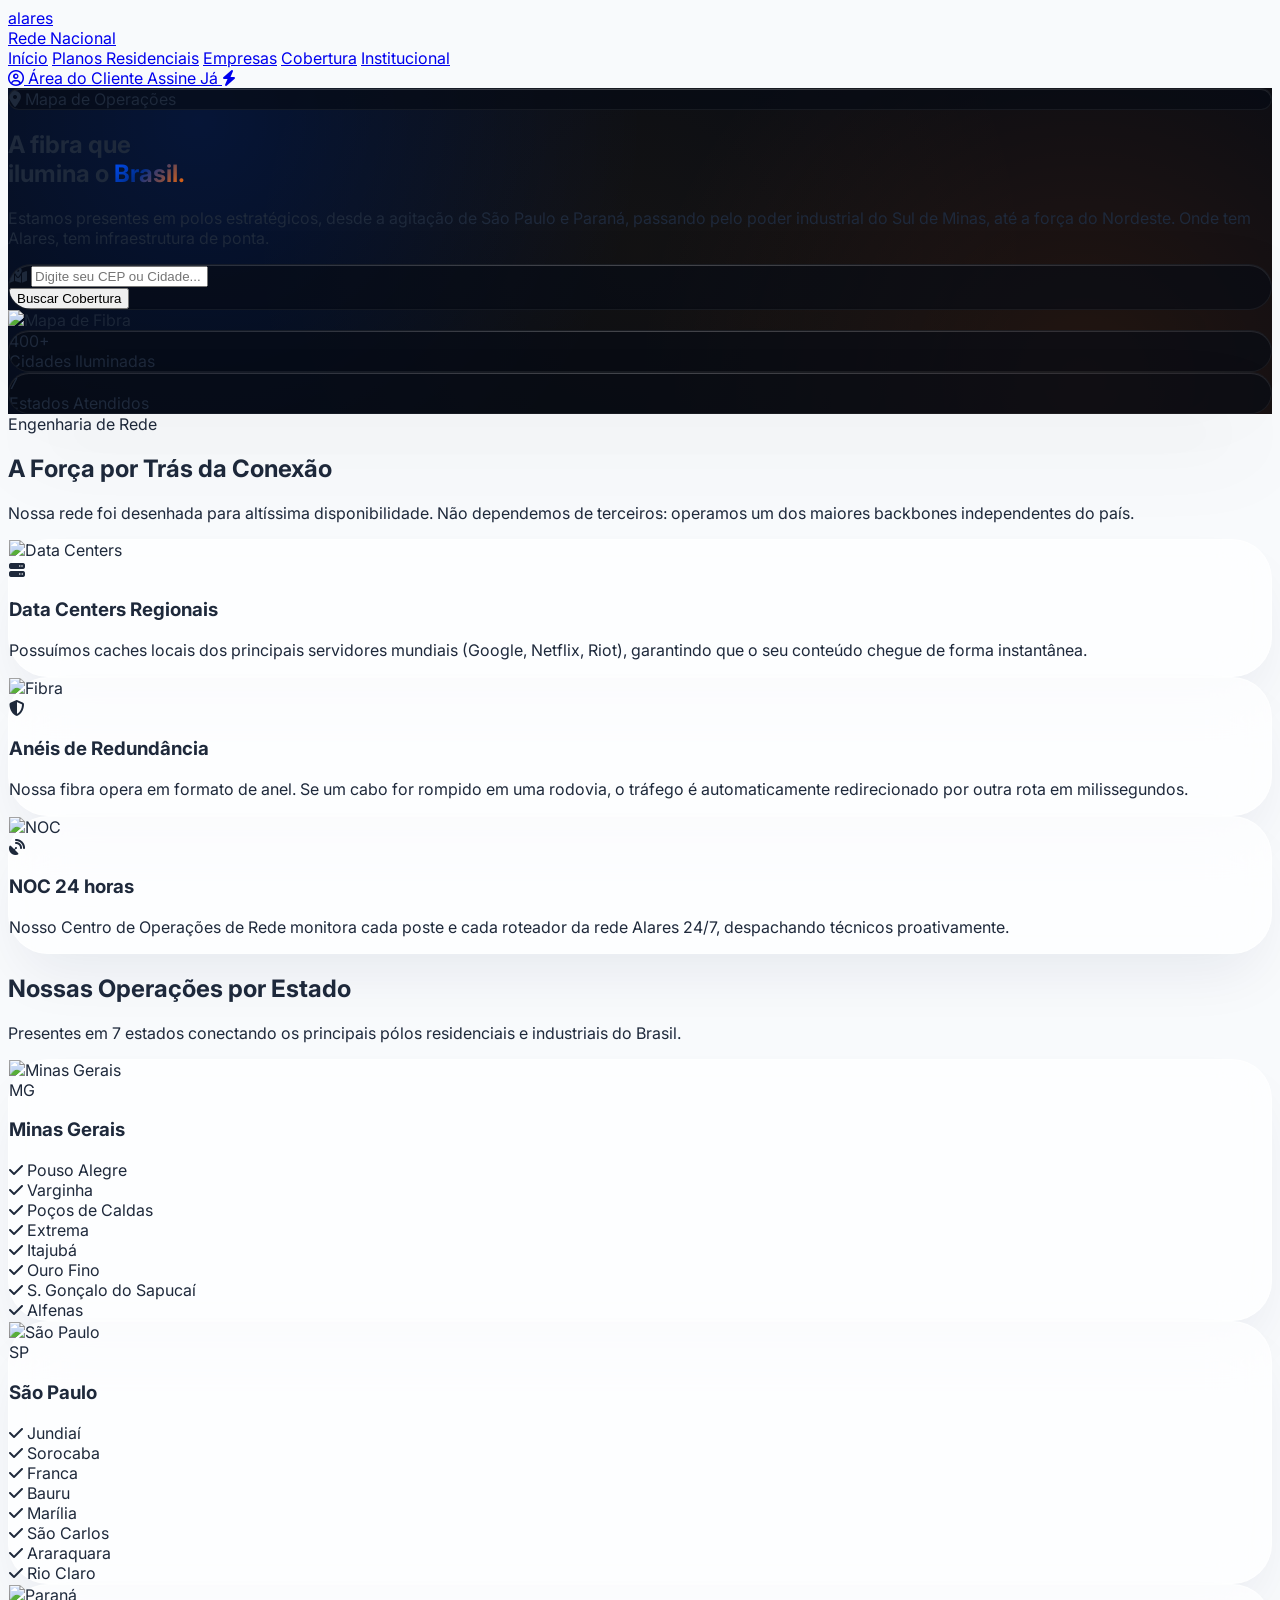
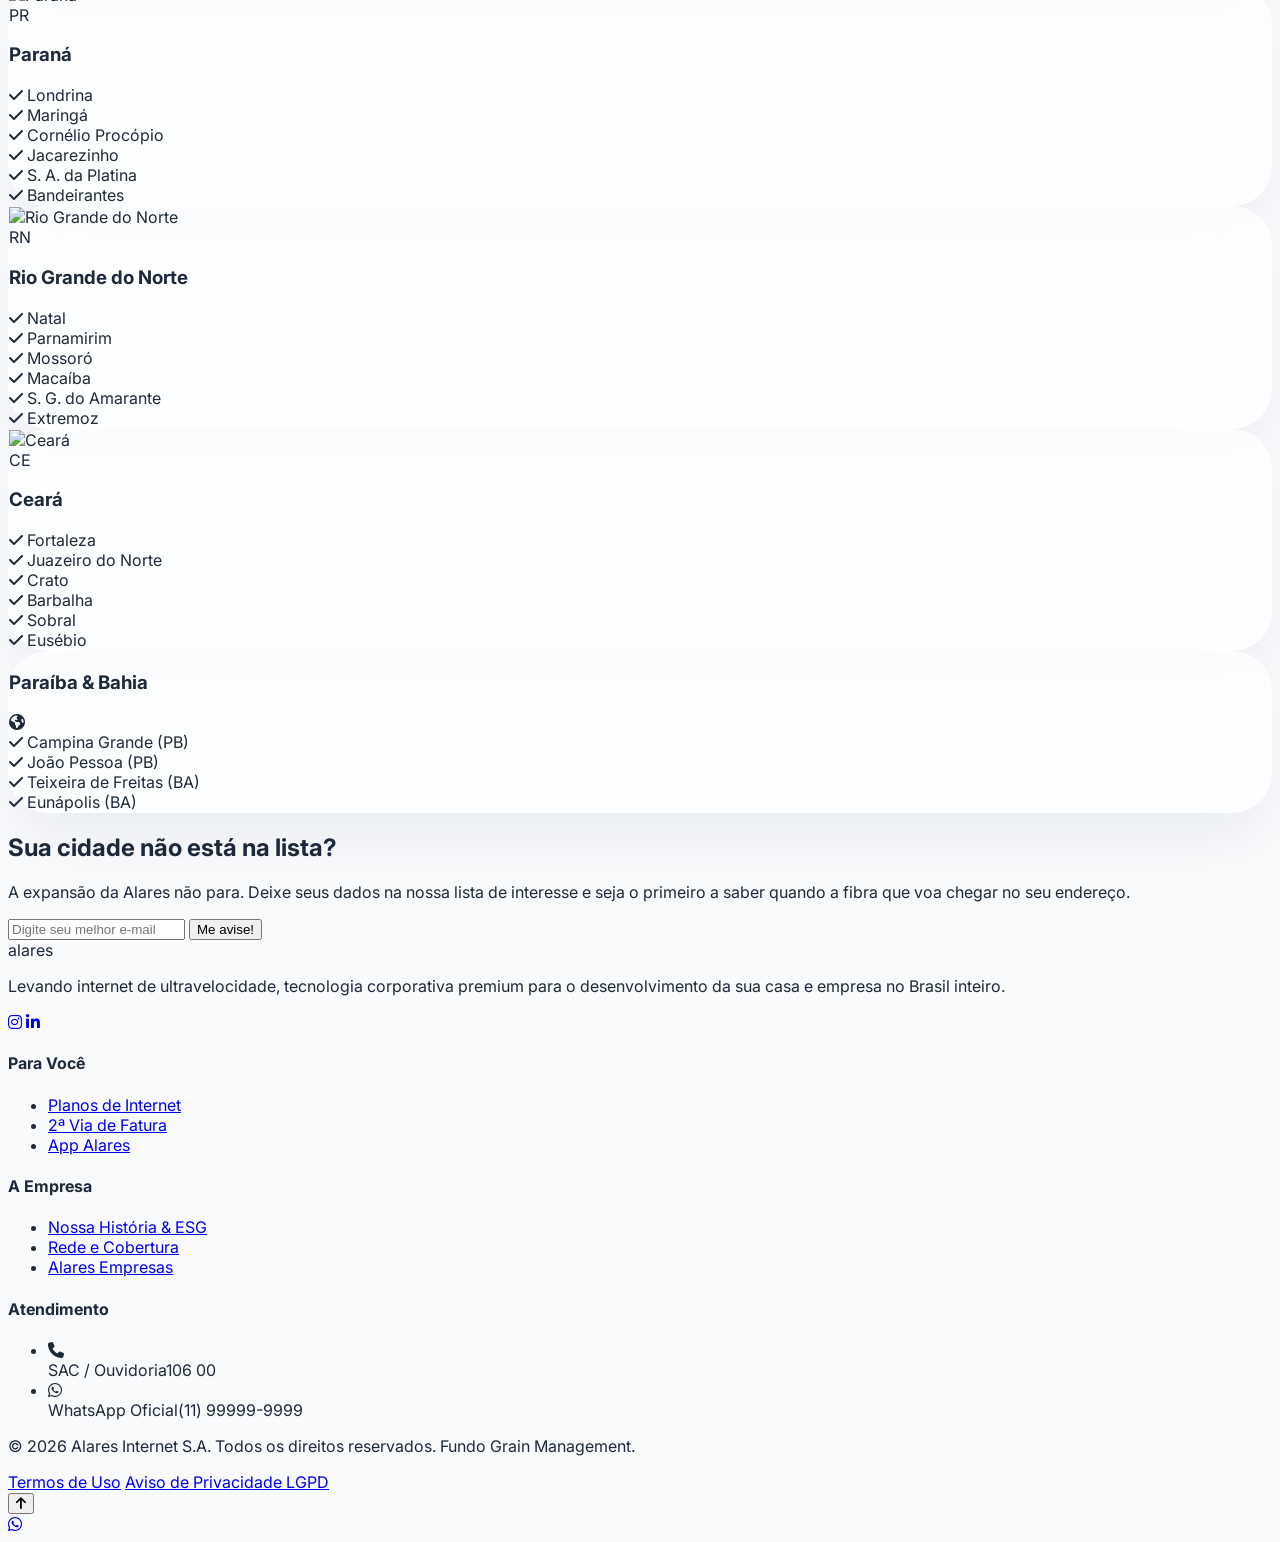
==== cobertura.html @ ff4b006d "Update cobertura.html" ====
<!DOCTYPE html>
<html lang="pt-BR">
<head>
    <meta charset="UTF-8">
    <meta name="viewport" content="width=device-width, initial-scale=1.0">
    <meta name="description" content="Mapa de cobertura Alares. Fibra óptica de ultravelocidade presente em São Paulo, Minas Gerais, Paraná, Nordeste e mais.">
    <title>Alares | Nossa Cobertura Nacional e Data Centers</title>
    <script src="https://cdn.tailwindcss.com"></script>
    <link rel="stylesheet" href="https://cdnjs.cloudflare.com/ajax/libs/font-awesome/6.4.0/css/all.min.css">
    <link rel="stylesheet" href="./style.css">
</head>
<body class="bg-slate-50 text-slate-900 overflow-x-hidden selection:bg-[#0050FF] selection:text-white">

    <!-- MEGA HEADER PREMIUM -->
    <nav class="fixed w-full z-[100] bg-white/90 backdrop-blur-md border-b border-blue-100 shadow-sm transition-all duration-300" aria-label="Navegação Principal">
        <div class="max-w-[1440px] mx-auto px-8 h-24 flex items-center justify-between">
            <a href="index.html" class="flex items-center gap-3 group cursor-pointer" aria-label="Página Inicial Alares">
                <div class="text-4xl font-black tracking-tighter text-[#0050FF] group-hover:text-[#0035A8] transition-colors">alares</div>
                <div class="hidden sm:block h-8 w-px bg-slate-300"></div>
                <span class="hidden sm:block text-xs font-bold text-slate-500 tracking-widest uppercase bg-slate-100 px-3 py-1 rounded-full border border-slate-200">Rede Nacional</span>
            </a>

            <div class="hidden lg:flex items-center gap-10 font-semibold text-slate-600">
                <a href="index.html" class="hover:text-[#0050FF] transition-colors">Início</a>
                <a href="planos.html" class="hover:text-[#0050FF] transition-colors">Planos Residenciais</a>
                <a href="b2b.html" class="hover:text-[#0050FF] transition-colors">Empresas</a>
                <a href="cobertura.html" class="text-[#0050FF]">Cobertura</a>
                <a href="sobre.html" class="hover:text-[#0050FF] transition-colors">Institucional</a>
            </div>

            <div class="flex items-center gap-6">
                <a href="suporte.html" class="hidden md:flex items-center gap-2 text-slate-700 hover:text-[#0050FF] transition font-bold">
                    <i class="fa-regular fa-user-circle text-xl"></i> Área do Cliente
                </a>
                <a href="planos.html" class="bg-gradient-to-r from-[#FF6B00] to-[#e66000] hover:shadow-[0_0_25px_rgba(255,107,0,0.4)] text-white px-8 py-3.5 rounded-full font-black transition-all transform hover:scale-105 flex items-center gap-2">
                    Assine Já <i class="fa-solid fa-bolt"></i>
                </a>
            </div>
        </div>
    </nav>

    <!-- HERO DE COBERTURA: MESH BACKGROUND E BUSCADOR DE CEP -->
    <section class="pt-40 pb-24 px-8 relative overflow-hidden mesh-bg text-white">
        <div class="absolute inset-0 bg-[url('https://images.unsplash.com/photo-1451187580459-43490279c0fa?auto=format&fit=crop&w=2000&q=80')] bg-cover bg-center opacity-20 mix-blend-screen"></div>
        <div class="absolute top-0 left-1/4 w-[800px] h-[800px] bg-blue-600/30 rounded-full blur-[180px] pointer-events-none"></div>
        
        <div class="max-w-[1440px] mx-auto grid lg:grid-cols-2 gap-16 relative z-10 items-center animate-triumphant">
            <div>
                <div class="inline-flex items-center gap-3 glass-panel-dark border border-white/20 px-5 py-2 rounded-full mb-8">
                    <i class="fa-solid fa-location-dot text-[#FF6B00]"></i>
                    <span class="text-sm font-bold tracking-widest uppercase text-white">Mapa de Operações</span>
                </div>
                
                <h1 class="text-5xl md:text-7xl font-black text-white leading-[1.05] mb-8 tracking-tight">
                    A fibra que <br> ilumina o <span class="text-gradient-alares drop-shadow-2xl">Brasil.</span>
                </h1>
                
                <p class="text-xl text-slate-300 max-w-xl font-medium mb-10 leading-relaxed">
                    Estamos presentes em polos estratégicos, desde a agitação de São Paulo e Paraná, passando pelo poder industrial do Sul de Minas, até a força do Nordeste. Onde tem Alares, tem infraestrutura de ponta.
                </p>
                
                <!-- Buscador de Cobertura Interativo (Glassmorphism) -->
                <div class="glass-panel-dark p-4 rounded-3xl flex flex-col sm:flex-row gap-4 border border-white/20 shadow-[0_30px_60px_-15px_rgba(0,80,255,0.4)] relative hover:border-white/40 transition-colors">
                    <div class="flex-1 flex items-center px-4 gap-4">
                        <i class="fa-solid fa-map-location-dot text-[#FF6B00] text-2xl"></i>
                        <input type="text" id="cep-input" placeholder="Digite seu CEP ou Cidade..." class="w-full bg-transparent border-none text-white placeholder-slate-400 outline-none text-xl font-medium">
                    </div>
                    <button id="btn-buscar-cep" class="bg-[#FF6B00] hover:bg-[#e66000] text-white font-black px-10 py-5 rounded-2xl transition-all whitespace-nowrap text-lg flex items-center justify-center gap-2 shadow-lg">
                        Buscar Cobertura
                    </button>
                </div>
                <!-- Alerta de Resultado do CEP -->
                <div id="cep-result" class="mt-6 hidden p-5 rounded-2xl border font-bold text-lg"></div>
            </div>
            
            <!-- Cards de Estatísticas com Imagem Flutuante -->
            <div class="relative animate-float">
                <img src="https://images.unsplash.com/photo-1524661135-423995f22d0b?auto=format&fit=crop&w=800&q=80" alt="Mapa de Fibra" class="rounded-[3rem] shadow-2xl border-4 border-white/10 opacity-60 mix-blend-luminosity mb-8 w-full h-[300px] object-cover">
                
                <div class="grid grid-cols-2 gap-6 absolute -bottom-12 w-full px-8">
                    <div class="glass-panel-dark border border-white/20 p-8 rounded-3xl hover-lift">
                        <div class="text-5xl font-black text-[#0050FF] mb-2">400+</div>
                        <div class="text-slate-300 font-bold text-xs uppercase tracking-widest">Cidades Iluminadas</div>
                    </div>
                    <div class="glass-panel-dark border border-white/20 p-8 rounded-3xl hover-lift">
                        <div class="text-5xl font-black text-[#FF6B00] mb-2">7</div>
                        <div class="text-slate-300 font-bold text-xs uppercase tracking-widest">Estados Atendidos</div>
                    </div>
                </div>
            </div>
        </div>
    </section>

    <!-- INFRAESTRUTURA E BACKBONE (COM IMAGENS) -->
    <section class="py-32 px-8 bg-white border-b border-slate-200">
        <div class="max-w-[1440px] mx-auto">
            <div class="text-center mb-16">
                <span class="text-[#0050FF] font-bold tracking-widest uppercase text-sm mb-4 block">Engenharia de Rede</span>
                <h2 class="text-4xl md:text-5xl font-black text-slate-900 mb-6">A Força por Trás da <span class="text-[#FF6B00]">Conexão</span></h2>
                <p class="text-xl text-slate-600 max-w-3xl mx-auto font-medium">Nossa rede foi desenhada para altíssima disponibilidade. Não dependemos de terceiros: operamos um dos maiores backbones independentes do país.</p>
            </div>

            <div class="grid grid-cols-1 md:grid-cols-3 gap-10">
                <!-- Ponto 1 -->
                <div class="glass-panel rounded-[2.5rem] border border-slate-200 hover-lift flex flex-col overflow-hidden bg-white shadow-lg group">
                    <img src="https://images.unsplash.com/photo-1558494949-ef010cbdcc31?auto=format&fit=crop&w=600&q=80" alt="Data Centers" class="w-full h-48 object-cover group-hover:scale-105 transition-transform duration-700">
                    <div class="p-10 flex-1 flex flex-col -mt-12 relative z-10">
                        <div class="w-16 h-16 bg-blue-50 text-[#0050FF] rounded-2xl flex items-center justify-center text-2xl mb-6 border-4 border-white shadow-lg">
                            <i class="fa-solid fa-server"></i>
                        </div>
                        <h3 class="text-2xl font-black text-slate-800 mb-4">Data Centers Regionais</h3>
                        <p class="text-slate-600 leading-relaxed font-medium">Possuímos caches locais dos principais servidores mundiais (Google, Netflix, Riot), garantindo que o seu conteúdo chegue de forma instantânea.</p>
                    </div>
                </div>

                <!-- Ponto 2 -->
                <div class="glass-panel rounded-[2.5rem] border border-slate-200 hover-lift flex flex-col overflow-hidden bg-white shadow-lg group">
                    <img src="https://images.unsplash.com/photo-1544197150-b99a580bb7a8?auto=format&fit=crop&w=600&q=80" alt="Fibra" class="w-full h-48 object-cover group-hover:scale-105 transition-transform duration-700">
                    <div class="p-10 flex-1 flex flex-col -mt-12 relative z-10">
                        <div class="w-16 h-16 bg-orange-50 text-[#FF6B00] rounded-2xl flex items-center justify-center text-2xl mb-6 border-4 border-white shadow-lg">
                            <i class="fa-solid fa-shield-halved"></i>
                        </div>
                        <h3 class="text-2xl font-black text-slate-800 mb-4">Anéis de Redundância</h3>
                        <p class="text-slate-600 leading-relaxed font-medium">Nossa fibra opera em formato de anel. Se um cabo for rompido em uma rodovia, o tráfego é automaticamente redirecionado por outra rota em milissegundos.</p>
                    </div>
                </div>

                <!-- Ponto 3 -->
                <div class="glass-panel rounded-[2.5rem] border border-slate-200 hover-lift flex flex-col overflow-hidden bg-white shadow-lg group">
                    <img src="https://images.unsplash.com/photo-1519389950473-47ba0277781c?auto=format&fit=crop&w=600&q=80" alt="NOC" class="w-full h-48 object-cover group-hover:scale-105 transition-transform duration-700">
                    <div class="p-10 flex-1 flex flex-col -mt-12 relative z-10">
                        <div class="w-16 h-16 bg-green-50 text-green-500 rounded-2xl flex items-center justify-center text-2xl mb-6 border-4 border-white shadow-lg">
                            <i class="fa-solid fa-satellite-dish"></i>
                        </div>
                        <h3 class="text-2xl font-black text-slate-800 mb-4">NOC 24 horas</h3>
                        <p class="text-slate-600 leading-relaxed font-medium">Nosso Centro de Operações de Rede monitora cada poste e cada roteador da rede Alares 24/7, despachando técnicos proativamente.</p>
                    </div>
                </div>
            </div>
        </div>
    </section>

    <!-- LISTAGEM MASSIVA DE ESTADOS E CIDADES (ATUALIZADA COM PARANÁ) -->
    <section class="py-32 px-8 relative z-20 bg-slate-50 border-t border-slate-200">
        <div class="max-w-[1440px] mx-auto">
            <div class="text-center mb-20">
                <h2 class="text-4xl md:text-6xl font-black text-slate-900 mb-6">Nossas Operações por <span class="text-[#0050FF]">Estado</span></h2>
                <p class="text-xl text-slate-600 font-medium">Presentes em 7 estados conectando os principais pólos residenciais e industriais do Brasil.</p>
            </div>
            
            <div class="grid grid-cols-1 md:grid-cols-2 gap-12">
                
                <!-- MINAS GERAIS -->
                <div class="glass-panel rounded-[2.5rem] border border-slate-200 hover-lift overflow-hidden bg-white flex flex-col shadow-lg">
                    <img src="https://soubh.uai.com.br/noticias/turismo/cinco-destinos-para-viajar-em-mg-entre-dezembro-e-janeiro/" alt="Minas Gerais" class="w-full h-40 object-cover">
                    <div class="p-10 relative z-10 flex-1">
                        <div class="flex items-center justify-between mb-8 pb-6 border-b border-slate-100">
                            <div class="flex items-center gap-6">
                                <div class="w-16 h-16 bg-[#0050FF] text-white rounded-2xl flex items-center justify-center text-3xl font-black shadow-lg border-4 border-white -mt-16">MG</div>
                                <h3 class="text-3xl font-black text-slate-800">Minas Gerais</h3>
                            </div>
                        </div>
                        <div class="grid grid-cols-2 gap-y-4 gap-x-8 text-slate-600 font-medium text-lg">
                            <div class="flex items-center gap-3"><i class="fa-solid fa-check text-[#0050FF]"></i> Pouso Alegre</div>
                            <div class="flex items-center gap-3"><i class="fa-solid fa-check text-[#0050FF]"></i> Varginha</div>
                            <div class="flex items-center gap-3"><i class="fa-solid fa-check text-[#0050FF]"></i> Poços de Caldas</div>
                            <div class="flex items-center gap-3"><i class="fa-solid fa-check text-[#0050FF]"></i> Extrema</div>
                            <div class="flex items-center gap-3"><i class="fa-solid fa-check text-[#0050FF]"></i> Itajubá</div>
                            <div class="flex items-center gap-3"><i class="fa-solid fa-check text-[#0050FF]"></i> Ouro Fino</div>
                            <div class="flex items-center gap-3"><i class="fa-solid fa-check text-[#0050FF]"></i> S. Gonçalo do Sapucaí</div>
                            <div class="flex items-center gap-3"><i class="fa-solid fa-check text-[#0050FF]"></i> Alfenas</div>
                        </div>
                    </div>
                </div>

                <!-- SÃO PAULO -->
                <div class="glass-panel rounded-[2.5rem] border border-slate-200 hover-lift overflow-hidden bg-white flex flex-col shadow-lg">
                    <img src="" alt="São Paulo" class="w-full h-40 object-cover">
                    <div class="p-10 relative z-10 flex-1">
                        <div class="flex items-center justify-between mb-8 pb-6 border-b border-slate-100">
                            <div class="flex items-center gap-6">
                                <div class="w-16 h-16 bg-[#0050FF] text-white rounded-2xl flex items-center justify-center text-3xl font-black shadow-lg border-4 border-white -mt-16">SP</div>
                                <h3 class="text-3xl font-black text-slate-800">São Paulo</h3>
                            </div>
                        </div>
                        <div class="grid grid-cols-2 gap-y-4 gap-x-8 text-slate-600 font-medium text-lg">
                            <div class="flex items-center gap-3"><i class="fa-solid fa-check text-[#0050FF]"></i> Jundiaí</div>
                            <div class="flex items-center gap-3"><i class="fa-solid fa-check text-[#0050FF]"></i> Sorocaba</div>
                            <div class="flex items-center gap-3"><i class="fa-solid fa-check text-[#0050FF]"></i> Franca</div>
                            <div class="flex items-center gap-3"><i class="fa-solid fa-check text-[#0050FF]"></i> Bauru</div>
                            <div class="flex items-center gap-3"><i class="fa-solid fa-check text-[#0050FF]"></i> Marília</div>
                            <div class="flex items-center gap-3"><i class="fa-solid fa-check text-[#0050FF]"></i> São Carlos</div>
                            <div class="flex items-center gap-3"><i class="fa-solid fa-check text-[#0050FF]"></i> Araraquara</div>
                            <div class="flex items-center gap-3"><i class="fa-solid fa-check text-[#0050FF]"></i> Rio Claro</div>
                        </div>
                    </div>
                </div>

                <!-- PARANÁ (NOVO) -->
                <div class="glass-panel rounded-[2.5rem] border border-slate-200 hover-lift overflow-hidden bg-white flex flex-col shadow-lg">
                    <img src="https://images.unsplash.com/photo-1612450130635-f093122c6731?auto=format&fit=crop&w=800&q=80](https://images.unsplash.com/photo-1612450130635-f093122c6731?auto=format&fit=crop&w=800&q=80" alt="Paraná" class="w-full h-40 object-cover">
                    <div class="p-10 relative z-10 flex-1">
                        <div class="flex items-center justify-between mb-8 pb-6 border-b border-slate-100">
                            <div class="flex items-center gap-6">
                                <div class="w-16 h-16 bg-[#0050FF] text-white rounded-2xl flex items-center justify-center text-3xl font-black shadow-lg border-4 border-white -mt-16">PR</div>
                                <h3 class="text-3xl font-black text-slate-800">Paraná</h3>
                            </div>
                        </div>
                        <div class="grid grid-cols-2 gap-y-4 gap-x-8 text-slate-600 font-medium text-lg">
                            <div class="flex items-center gap-3"><i class="fa-solid fa-check text-[#0050FF]"></i> Londrina</div>
                            <div class="flex items-center gap-3"><i class="fa-solid fa-check text-[#0050FF]"></i> Maringá</div>
                            <div class="flex items-center gap-3"><i class="fa-solid fa-check text-[#0050FF]"></i> Cornélio Procópio</div>
                            <div class="flex items-center gap-3"><i class="fa-solid fa-check text-[#0050FF]"></i> Jacarezinho</div>
                            <div class="flex items-center gap-3"><i class="fa-solid fa-check text-[#0050FF]"></i> S. A. da Platina</div>
                            <div class="flex items-center gap-3"><i class="fa-solid fa-check text-[#0050FF]"></i> Bandeirantes</div>
                        </div>
                    </div>
                </div>

                <!-- RIO GRANDE DO NORTE -->
                <div class="glass-panel rounded-[2.5rem] border border-slate-200 hover-lift overflow-hidden bg-white flex flex-col shadow-lg">
                    <img src="https://images.unsplash.com/photo-1618335359300-84eb96155577?auto=format&fit=crop&w=800&q=80](https://images.unsplash.com/photo-1618335359300-84eb96155577?auto=format&fit=crop&w=800&q=80" alt="Rio Grande do Norte" class="w-full h-40 object-cover">
                    <div class="p-10 relative z-10 flex-1">
                        <div class="flex items-center justify-between mb-8 pb-6 border-b border-slate-100">
                            <div class="flex items-center gap-6">
                                <div class="w-16 h-16 bg-[#FF6B00] text-white rounded-2xl flex items-center justify-center text-3xl font-black shadow-lg border-4 border-white -mt-16">RN</div>
                                <h3 class="text-3xl font-black text-slate-800">Rio Grande do Norte</h3>
                            </div>
                        </div>
                        <div class="grid grid-cols-2 gap-y-4 gap-x-8 text-slate-600 font-medium text-lg">
                            <div class="flex items-center gap-3"><i class="fa-solid fa-check text-[#FF6B00]"></i> Natal</div>
                            <div class="flex items-center gap-3"><i class="fa-solid fa-check text-[#FF6B00]"></i> Parnamirim</div>
                            <div class="flex items-center gap-3"><i class="fa-solid fa-check text-[#FF6B00]"></i> Mossoró</div>
                            <div class="flex items-center gap-3"><i class="fa-solid fa-check text-[#FF6B00]"></i> Macaíba</div>
                            <div class="flex items-center gap-3"><i class="fa-solid fa-check text-[#FF6B00]"></i> S. G. do Amarante</div>
                            <div class="flex items-center gap-3"><i class="fa-solid fa-check text-[#FF6B00]"></i> Extremoz</div>
                        </div>
                    </div>
                </div>

                <!-- CEARÁ -->
                <div class="glass-panel rounded-[2.5rem] border border-slate-200 hover-lift overflow-hidden bg-white flex flex-col shadow-lg">
                    <img src="https://images.unsplash.com/photo-1590059345638-3444400e9eb8?auto=format&fit=crop&w=800&q=80](https://images.unsplash.com/photo-1590059345638-3444400e9eb8?auto=format&fit=crop&w=800&q=80" alt="Ceará" class="w-full h-40 object-cover">
                    <div class="p-10 relative z-10 flex-1">
                        <div class="flex items-center justify-between mb-8 pb-6 border-b border-slate-100">
                            <div class="flex items-center gap-6">
                                <div class="w-16 h-16 bg-[#FF6B00] text-white rounded-2xl flex items-center justify-center text-3xl font-black shadow-lg border-4 border-white -mt-16">CE</div>
                                <h3 class="text-3xl font-black text-slate-800">Ceará</h3>
                            </div>
                        </div>
                        <div class="grid grid-cols-2 gap-y-4 gap-x-8 text-slate-600 font-medium text-lg">
                            <div class="flex items-center gap-3"><i class="fa-solid fa-check text-[#FF6B00]"></i> Fortaleza</div>
                            <div class="flex items-center gap-3"><i class="fa-solid fa-check text-[#FF6B00]"></i> Juazeiro do Norte</div>
                            <div class="flex items-center gap-3"><i class="fa-solid fa-check text-[#FF6B00]"></i> Crato</div>
                            <div class="flex items-center gap-3"><i class="fa-solid fa-check text-[#FF6B00]"></i> Barbalha</div>
                            <div class="flex items-center gap-3"><i class="fa-solid fa-check text-[#FF6B00]"></i> Sobral</div>
                            <div class="flex items-center gap-3"><i class="fa-solid fa-check text-[#FF6B00]"></i> Eusébio</div>
                        </div>
                    </div>
                </div>

                <!-- PARAÍBA E BAHIA -->
                <div class="glass-panel rounded-[2.5rem] border border-blue-400 hover-lift overflow-hidden bg-[#0050FF] text-white flex flex-col shadow-2xl relative">
                    <div class="https://images.unsplash.com/photo-1549421263-546050413000?auto=format&fit=crop&w=800&q=80](https://images.unsplash.com/photo-1549421263-546050413000?auto=format&fit=crop&w=800&q=80')] bg-cover opacity-20 mix-blend-screen"></div>
                    <div class="p-10 relative z-10 flex-1 flex flex-col justify-center">
                        <div class="flex items-center justify-between mb-8 pb-6 border-b border-blue-400/50">
                            <h3 class="text-3xl font-black">Paraíba & Bahia</h3>
                            <i class="fa-solid fa-earth-americas text-4xl text-blue-300"></i>
                        </div>
                        <div class="grid grid-cols-1 sm:grid-cols-2 gap-y-4 gap-x-8 text-blue-100 font-medium text-lg">
                            <div class="flex items-center gap-3"><i class="fa-solid fa-check text-amber-400"></i> Campina Grande (PB)</div>
                            <div class="flex items-center gap-3"><i class="fa-solid fa-check text-amber-400"></i> João Pessoa (PB)</div>
                            <div class="flex items-center gap-3"><i class="fa-solid fa-check text-amber-400"></i> Teixeira de Freitas (BA)</div>
                            <div class="flex items-center gap-3"><i class="fa-solid fa-check text-amber-400"></i> Eunápolis (BA)</div>
                        </div>
                    </div>
                </div>

            </div>
        </div>
    </section>

    <!-- EXPANSÃO / LEAD -->
    <section class="py-24 px-8 bg-slate-900 text-white text-center relative border-t border-white/10">
        <div class="max-w-[800px] mx-auto relative z-10">
            <h2 class="text-4xl md:text-5xl font-black mb-6">Sua cidade não está na lista?</h2>
            <p class="text-xl text-slate-400 mb-10 leading-relaxed font-medium">A expansão da Alares não para. Deixe seus dados na nossa lista de interesse e seja o primeiro a saber quando a fibra que voa chegar no seu endereço.</p>
            <div class="flex flex-col sm:flex-row gap-4 justify-center">
                <input type="email" placeholder="Digite seu melhor e-mail" class="bg-white/5 border border-white/20 rounded-xl px-6 py-4 outline-none focus:border-[#FF6B00] text-white text-lg w-full sm:w-auto backdrop-blur">
                <button class="bg-[#FF6B00] hover:bg-[#e66000] text-white font-black px-10 py-4 rounded-xl transition-all shadow-[0_10px_20px_rgba(255,107,0,0.3)] text-lg whitespace-nowrap">Me avise!</button>
            </div>
        </div>
    </section>

    <!-- LÓGICA DE BUSCA DO CEP (Mantida Intacta) -->
    <script>
        const btnBuscar = document.getElementById('btn-buscar-cep');
        const inputCep = document.getElementById('cep-input');
        const resultDiv = document.getElementById('cep-result');

        if (btnBuscar) {
            btnBuscar.addEventListener('click', () => {
                const valor = inputCep.value.trim();
                if (valor === '') {
                    resultDiv.className = "mt-6 p-5 rounded-2xl border border-red-500 bg-red-500/20 text-red-100 font-bold text-lg block animate-slide-heavy backdrop-blur-md";
                    resultDiv.innerHTML = '<i class="fa-solid fa-triangle-exclamation mr-2"></i> Digite um CEP ou Cidade válida para buscar.';
                    return;
                }

                const originalText = btnBuscar.innerHTML;
                btnBuscar.innerHTML = '<i class="fa-solid fa-spinner fa-spin"></i> Buscando...';
                btnBuscar.classList.add('opacity-80', 'cursor-not-allowed');
                resultDiv.classList.add('hidden');

                setTimeout(() => {
                    btnBuscar.innerHTML = originalText;
                    btnBuscar.classList.remove('opacity-80', 'cursor-not-allowed');
                    
                    resultDiv.className = "mt-6 p-5 rounded-2xl border border-green-400 bg-green-500/20 text-green-100 font-bold text-lg block animate-slide-heavy backdrop-blur-md";
                    resultDiv.innerHTML = `<div class="flex items-center gap-3"><i class="fa-solid fa-check-circle text-2xl text-green-400"></i> <span>Excelente! Identificamos cobertura de ultravelocidade para a região buscada. <a href="planos.html" class="underline text-white ml-2 hover:text-[#FF6B00]">Ver planos.</a></span></div>`;
                }, 1500);
            });
        }
    </script>

    <!-- MEGA FOOTER PADRÃO PARA TODAS AS PÁGINAS -->
    <footer class="bg-slate-950 text-slate-400 pt-24 pb-10 border-t border-white/10 relative overflow-hidden">
        <div class="absolute bottom-0 left-0 w-full h-1 bg-gradient-to-r from-[#0050FF] via-[#0035A8] to-[#FF6B00]"></div>
        <div class="absolute right-0 top-0 w-[500px] h-[500px] bg-[#0050FF]/5 rounded-full blur-[150px] pointer-events-none"></div>
        
        <div class="max-w-[1440px] mx-auto px-8 grid grid-cols-1 md:grid-cols-2 lg:grid-cols-5 gap-12 mb-16 relative z-10">
            <div class="lg:col-span-2">
                <div class="text-4xl font-black tracking-tighter text-white mb-6">alares</div>
                <p class="text-lg leading-relaxed mb-8 max-w-sm">Levando internet de ultravelocidade, tecnologia corporativa premium para o desenvolvimento da sua casa e empresa no Brasil inteiro.</p>
                <div class="flex items-center gap-4">
                    <a href="#" class="w-12 h-12 bg-white/5 rounded-xl flex items-center justify-center hover:bg-[#0050FF] hover:text-white transition-all text-xl" aria-label="Instagram"><i class="fa-brands fa-instagram"></i></a>
                    <a href="#" class="w-12 h-12 bg-white/5 rounded-xl flex items-center justify-center hover:bg-[#0050FF] hover:text-white transition-all text-xl" aria-label="LinkedIn"><i class="fa-brands fa-linkedin-in"></i></a>
                </div>
            </div>
            <div>
                <h4 class="text-white font-bold text-lg mb-6 uppercase tracking-widest">Para Você</h4>
                <ul class="space-y-4 font-medium">
                    <li><a href="planos.html" class="hover:text-white hover:pl-2 transition-all">Planos de Internet</a></li>
                    <li><a href="suporte.html" class="hover:text-white hover:pl-2 transition-all">2ª Via de Fatura</a></li>
                    <li><a href="suporte.html" class="hover:text-white hover:pl-2 transition-all">App Alares</a></li>
                </ul>
            </div>
            <div>
                <h4 class="text-white font-bold text-lg mb-6 uppercase tracking-widest">A Empresa</h4>
                <ul class="space-y-4 font-medium">
                    <li><a href="sobre.html" class="hover:text-white hover:pl-2 transition-all">Nossa História & ESG</a></li>
                    <li><a href="cobertura.html" class="text-white font-bold hover:pl-2 transition-all">Rede e Cobertura</a></li>
                    <li><a href="b2b.html" class="hover:text-white hover:pl-2 transition-all">Alares Empresas</a></li>
                </ul>
            </div>
            <div>
                <h4 class="text-white font-bold text-lg mb-6 uppercase tracking-widest">Atendimento</h4>
                <ul class="space-y-4 font-medium">
                    <li class="flex items-start gap-3"><i class="fa-solid fa-phone text-[#0050FF] mt-1"></i><div><span class="block text-white font-bold">SAC / Ouvidoria</span>106 00</div></li>
                    <li class="flex items-start gap-3"><i class="fa-brands fa-whatsapp text-green-500 mt-1 text-lg"></i><div><span class="block text-white font-bold">WhatsApp Oficial</span>(11) 99999-9999</div></li>
                </ul>
            </div>
        </div>
        <div class="max-w-[1440px] mx-auto px-8 pt-8 border-t border-white/10 flex flex-col md:flex-row items-center justify-between gap-4 text-sm font-medium relative z-10">
            <p>&copy; 2026 Alares Internet S.A. Todos os direitos reservados. Fundo Grain Management.</p>
            <div class="flex gap-6">
                <a href="#" class="hover:text-white transition-colors">Termos de Uso</a>
                <a href="#" class="hover:text-white transition-colors">Aviso de Privacidade LGPD</a>
            </div>
        </div>
    </footer>

    <!-- WIDGET FLUTUANTE INTACTO -->
    <div class="fixed bottom-8 right-8 z-[100] flex flex-col gap-4">
        <button id="btn-back-to-top" class="w-12 h-12 bg-slate-800 text-white rounded-full shadow-xl flex items-center justify-center hover:bg-[#0050FF] hover:-translate-y-1 transition-all opacity-0 pointer-events-none translate-y-4 duration-300" aria-label="Voltar ao Topo">
            <i class="fa-solid fa-arrow-up"></i>
        </button>
        <a href="suporte.html" class="w-16 h-16 bg-gradient-to-r from-green-400 to-green-600 text-white rounded-full shadow-2xl flex items-center justify-center text-3xl hover:scale-110 hover:shadow-[0_0_20px_rgba(74,222,128,0.6)] transition-all relative group" aria-label="Fale no WhatsApp">
            <div class="absolute inset-0 bg-green-500 rounded-full animate-ping opacity-20"></div>
            <i class="fa-brands fa-whatsapp relative z-10"></i>
        </a>
    </div>

    <script src="./script.js"></script>
</body>
</html>
---- style.css ----
/* ==========================================================================
   ALARES - DESIGN SYSTEM & ENGENHARIA DE UI ULTRA PREMIUM
   Versão: 4.0 (Majestic Enterprise Edition)
   Descrição: Folha de estilos global otimizada para alta performance, 
   renderização cinematográfica, Glassmorphism avançado e tipografia limpa.
   ========================================================================== */

@import url('https://fonts.googleapis.com/css2?family=Inter:wght@300;400;500;600;700;800;900&display=swap');

/* =========================================
   1. VARIÁVEIS GLOBAIS (DESIGN TOKENS)
   ========================================= */
:root {
    /* Paleta Oficial Alares - Cores Vibrantes e Limpas */
    --alares-blue: #0050FF;
    --alares-dark-blue: #002D8B;
    --alares-orange: #FF6B00;
    --alares-orange-hover: #E65A00;
    
    /* Tons de Nobreza e Fundo Escuro */
    --alares-dark: #070B14; /* Azul escuro quase preto, extremamente premium */
    --alares-light: #F8FAFC;
    --alares-gold: #F59E0B;
    
    /* Efeitos Globais e Glassmorphism Cinematico (Estilo macOS) */
    --glass-bg: rgba(255, 255, 255, 0.75);
    --glass-border: rgba(255, 255, 255, 0.5);
    --glass-shadow: 0 30px 60px -15px rgba(0, 30, 80, 0.08);
    
    /* Variáveis Corporativas Dark Mode (B2B / Extreme) */
    --glass-bg-dark: rgba(7, 11, 20, 0.65);
    --glass-border-dark: rgba(255, 255, 255, 0.06);
    --glass-shadow-dark: 0 40px 80px -20px rgba(0, 0, 0, 0.7), inset 0 1px 0 rgba(255, 255, 255, 0.1);
}

/* =========================================
   2. CONFIGURAÇÕES BASE DO DOCUMENTO
   ========================================= */
html {
    scroll-behavior: smooth;
    /* Renderização de fonte perfeita em telas de alta resolução (Retina/4K) */
    -webkit-font-smoothing: antialiased;
    -moz-osx-font-smoothing: grayscale;
    text-rendering: optimizeLegibility;
}

body {
    font-family: 'Inter', system-ui, -apple-system, sans-serif;
    overflow-x: hidden;
    background-color: var(--alares-light);
    color: #1E293B;
}

/* Melhoria na cor da seleção de texto para combinar com a marca */
::selection {
    background-color: var(--alares-blue);
    color: #FFFFFF;
}

/* =========================================
   3. BARRA DE PROGRESSO DE LEITURA (SCROLL)
   ========================================= */
#scroll-progress {
    position: fixed;
    top: 0;
    left: 0;
    width: 0%;
    height: 4px;
    /* Gradiente majestoso que brilha no topo */
    background: linear-gradient(90deg, var(--alares-blue), var(--alares-orange), var(--alares-gold));
    box-shadow: 0 0 15px rgba(255, 107, 0, 0.5);
    z-index: 1000;
    transition: width 0.1s ease-out;
    border-top-right-radius: 4px;
    border-bottom-right-radius: 4px;
}

/* =========================================
   4. KEYFRAMES DE ANIMAÇÃO (CINEMATOGRÁFICAS)
   ========================================= */

/* A Entrada Triunfal Suprema - Com leve rotação 3D para impacto monumental */
@keyframes triumphantEntry {
    0% {
        opacity: 0;
        transform: scale(0.88) translateY(80px) rotateX(10deg);
        filter: blur(16px);
    }
    100% {
        opacity: 1;
        transform: scale(1) translateY(0) rotateX(0deg);
        filter: blur(0);
    }
}

/* Entrada Lateral Pesada e Limpa */
@keyframes slideInRightHeavy {
    0% {
        opacity: 0;
        transform: translateX(100px) scale(0.95);
        filter: blur(8px);
    }
    100% {
        opacity: 1;
        transform: translateX(0) scale(1);
        filter: blur(0);
    }
}

/* Efeito de Flutuação Orgânico e Suave */
@keyframes floatElement {
    0%, 100% { 
        transform: translateY(0) rotate(0deg); 
    }
    50% { 
        transform: translateY(-18px) rotate(0.5deg); 
    }
}

/* Efeito de Pulso Luminoso Majestoso */
@keyframes glowPulse {
    0%, 100% { 
        box-shadow: 0 0 25px rgba(0, 80, 255, 0.2); 
    }
    50% { 
        box-shadow: 0 0 50px rgba(0, 80, 255, 0.6); 
    }
}

/* =========================================
   5. CLASSES UTILITÁRIAS DE ANIMAÇÃO
   ========================================= */

/* Curvas Bezier (0.16, 1, 0.3, 1) criam uma desaceleração dramática e luxuosa no final do movimento */
.animate-triumphant {
    animation: triumphantEntry 1.6s cubic-bezier(0.16, 1, 0.3, 1) forwards;
    transform-origin: center bottom;
}

.animate-slide-heavy {
    animation: slideInRightHeavy 1.4s cubic-bezier(0.16, 1, 0.3, 1) forwards;
}

.animate-float {
    animation: floatElement 7s ease-in-out infinite;
}

.glow-effect {
    transition: all 0.5s cubic-bezier(0.16, 1, 0.3, 1);
}

.glow-effect:hover {
    animation: glowPulse 2.5s infinite;
    transform: translateY(-3px) scale(1.02);
}

/* =========================================
   6. ESTILOS CORPORATIVOS E TEXTURAS PREMIUM
   ========================================= */

/* Gradiente de Texto Exclusivo Alares */
.text-gradient-alares {
    background: linear-gradient(135deg, var(--alares-blue) 0%, var(--alares-dark-blue) 40%, var(--alares-orange) 100%);
    -webkit-background-clip: text;
    -webkit-text-fill-color: transparent;
    background-clip: text;
}

/* Fundo Tecnológico Mesh (Malha Suave e Grandiosa) */
.mesh-bg {
    background-color: var(--alares-dark);
    background-image: 
        radial-gradient(circle at 15% 10%, rgba(0, 80, 255, 0.15) 0%, transparent 40%),
        radial-gradient(circle at 85% 90%, rgba(255, 107, 0, 0.12) 0%, transparent 40%),
        radial-gradient(circle at 50% 50%, rgba(245, 158, 11, 0.05) 0%, transparent 60%);
}

/* =========================================
   7. GLASSMORPHISM AVANÇADO (EFEITO VIDRO)
   ========================================= */

/* Painel de Vidro Claro (Super Limpo, saturação aumentada para vivacidade) */
.glass-panel {
    background: var(--glass-bg);
    backdrop-filter: blur(28px) saturate(180%);
    -webkit-backdrop-filter: blur(28px) saturate(180%);
    border: 1px solid var(--glass-border);
    box-shadow: var(--glass-shadow);
    border-radius: 2.5rem;
}

/* Painel de Vidro Escuro (Profundo e Majestoso) */
.glass-panel-dark {
    background: var(--glass-bg-dark);
    backdrop-filter: blur(32px) saturate(150%);
    -webkit-backdrop-filter: blur(32px) saturate(150%);
    border: 1px solid var(--glass-border-dark);
    box-shadow: var(--glass-shadow-dark);
    border-radius: 2.5rem;
    position: relative;
    overflow: hidden;
}

/* Um leve reflexo no topo do vidro escuro para dar sensação de realeza e materialidade */
.glass-panel-dark::before {
    content: '';
    position: absolute;
    top: 0;
    left: 0;
    right: 0;
    height: 1px;
    background: linear-gradient(90deg, transparent, rgba(255,255,255,0.15), transparent);
    z-index: 1;
}

/* =========================================
   8. MICROINTERAÇÕES GRANDIOSAS
   ========================================= */

/* Elevação majestosa em Cards (Planos, Soluções, Serviços) */
.hover-lift {
    transition: transform 0.6s cubic-bezier(0.16, 1, 0.3, 1), box-shadow 0.6s cubic-bezier(0.16, 1, 0.3, 1), border-color 0.4s ease;
}

.hover-lift:hover {
    transform: translateY(-12px) scale(1.015);
    box-shadow: 0 40px 80px -15px rgba(0, 30, 100, 0.15);
}

.glass-panel-dark.hover-lift:hover {
    box-shadow: 0 40px 80px -15px rgba(0, 0, 0, 0.9), 0 0 30px rgba(245, 158, 11, 0.1);
    border-color: rgba(245, 158, 11, 0.3); /* Um toque sutil de dourado ao passar o mouse */
}

/* =========================================
   9. CUSTOM SCROLLBAR DE ALTO NÍVEL
   ========================================= */

::-webkit-scrollbar { 
    width: 10px; /* Mais fino e elegante */
}

::-webkit-scrollbar-track { 
    background: var(--alares-dark); 
}

::-webkit-scrollbar-thumb { 
    background: linear-gradient(180deg, var(--alares-blue), var(--alares-dark-blue));
    border-radius: 10px; 
    border: 2px solid var(--alares-dark); /* Cria o efeito de "padding" nativo */
}

::-webkit-scrollbar-thumb:hover { 
    background: linear-gradient(180deg, var(--alares-orange), var(--alares-orange-hover));
}
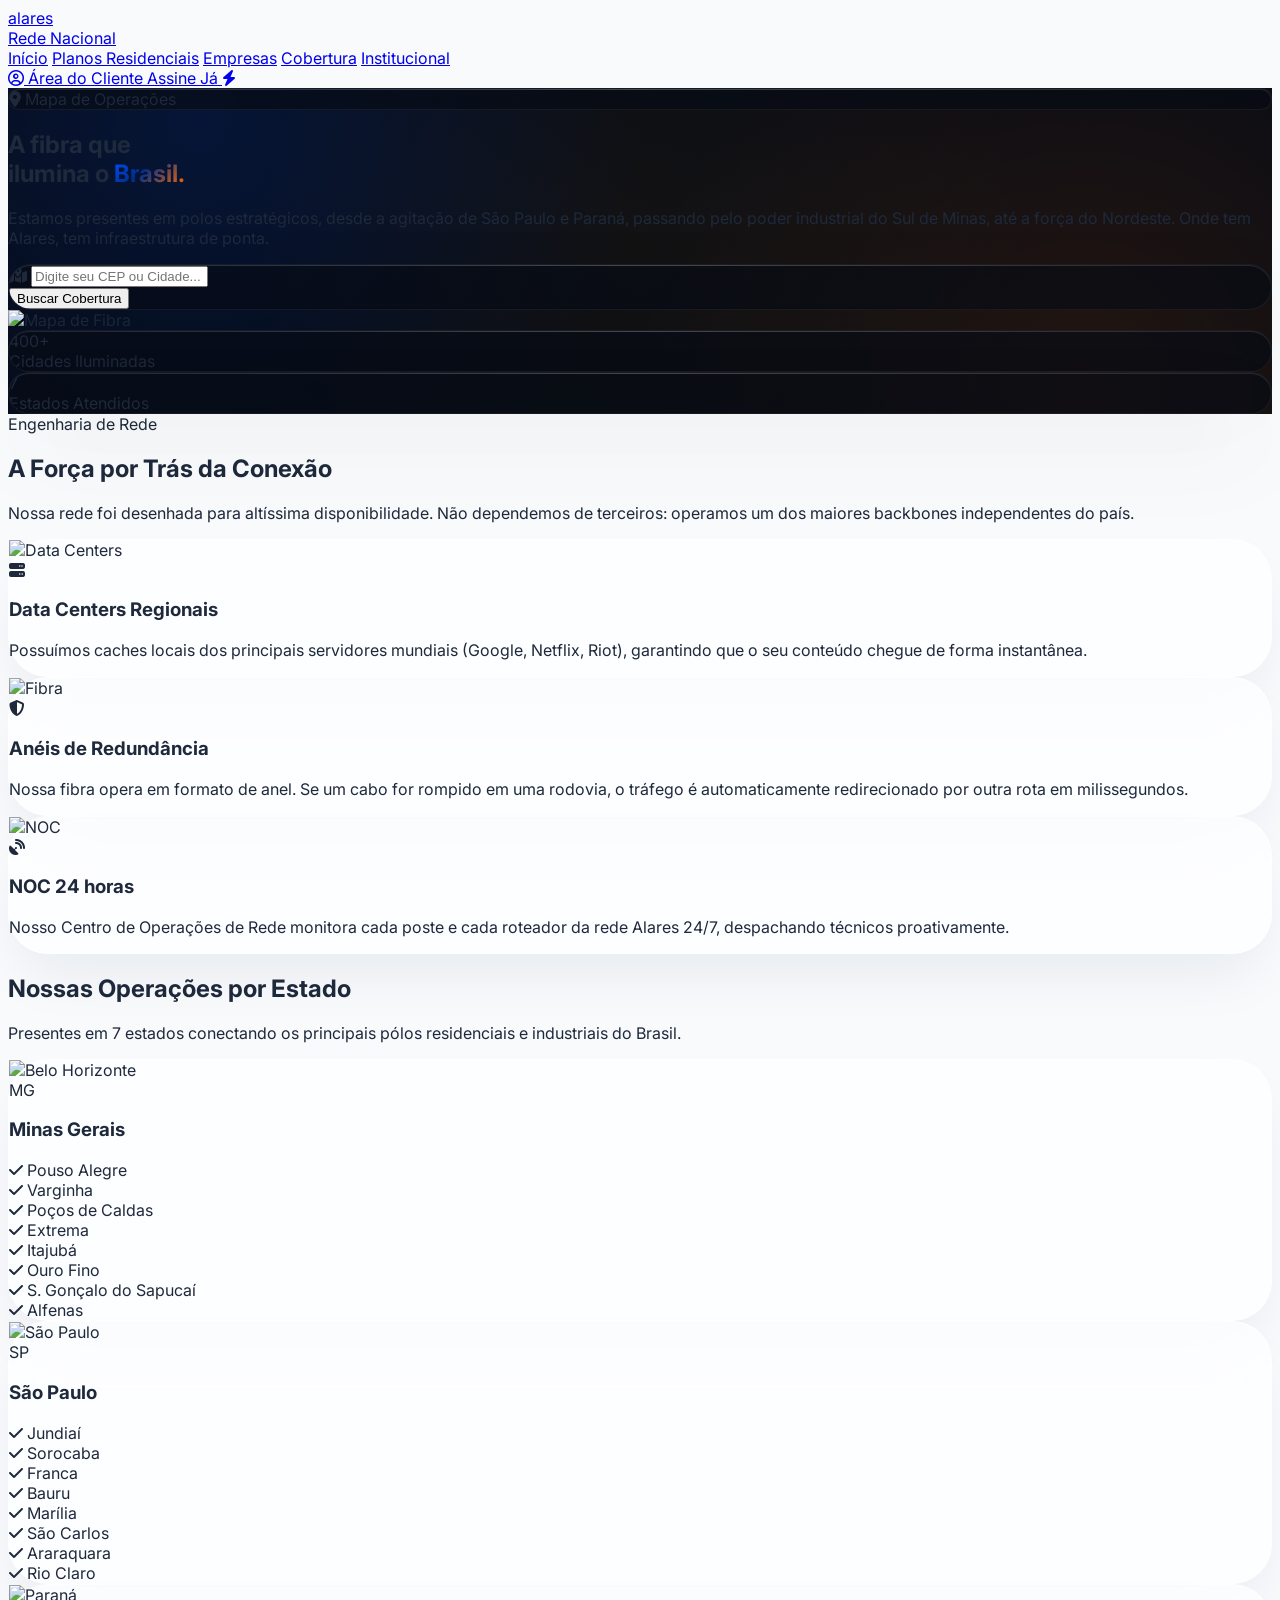
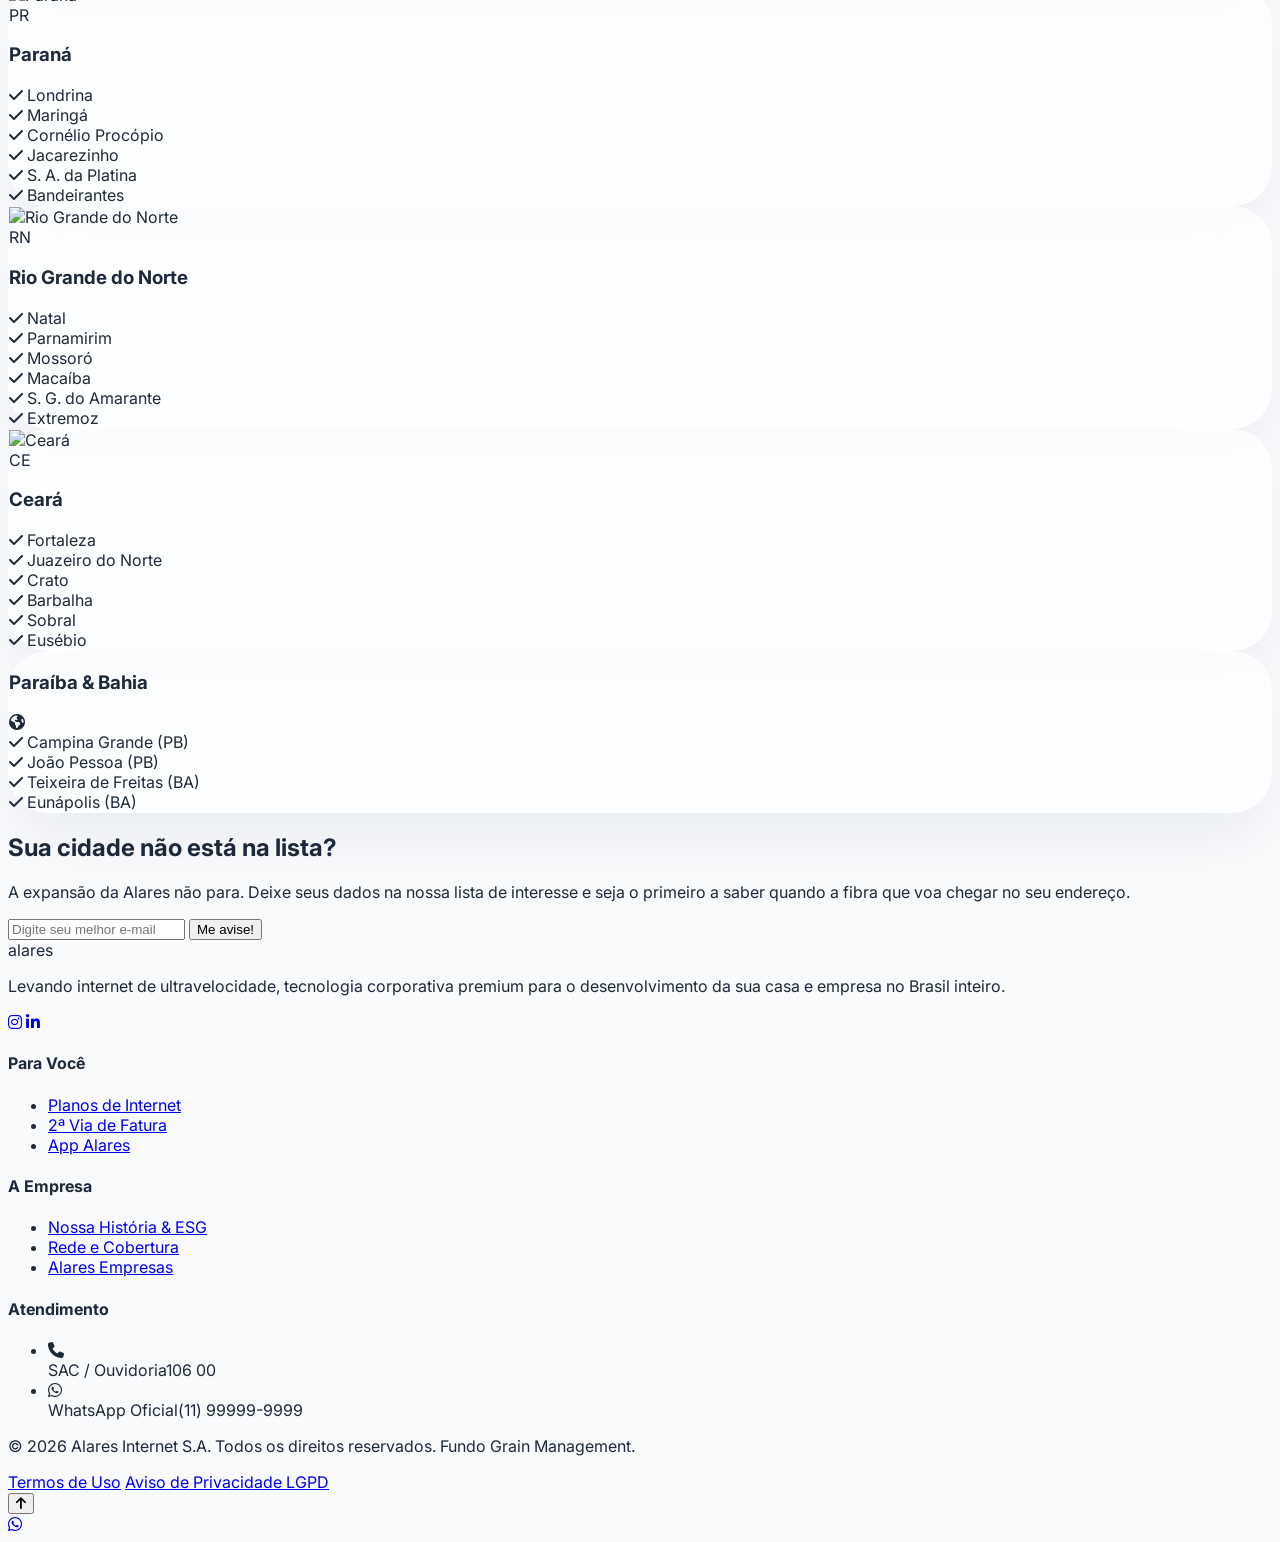
==== commit d615e5a0: "Update cobertura.html" ====
--- a/cobertura.html
+++ b/cobertura.html
@@ -152,7 +152,10 @@
                 
                 <!-- MINAS GERAIS -->
                 <div class="glass-panel rounded-[2.5rem] border border-slate-200 hover-lift overflow-hidden bg-white flex flex-col shadow-lg">
-                    <img src="https://soubh.uai.com.br/noticias/turismo/cinco-destinos-para-viajar-em-mg-entre-dezembro-e-janeiro/" alt="Minas Gerais" class="w-full h-40 object-cover">
+                   <img src="https://upload.wikimedia.org/wikipedia/commons/thumb/7/77/Belo_Horizonte_City_Center.jpg/800px-Belo_Horizonte_City_Center.jpg" 
+     alt="Belo Horizonte" 
+     class="w-full h-40 object-cover" 
+     loading="lazy">
                     <div class="p-10 relative z-10 flex-1">
                         <div class="flex items-center justify-between mb-8 pb-6 border-b border-slate-100">
                             <div class="flex items-center gap-6">
@@ -175,7 +178,7 @@
 
                 <!-- SÃO PAULO -->
                 <div class="glass-panel rounded-[2.5rem] border border-slate-200 hover-lift overflow-hidden bg-white flex flex-col shadow-lg">
-                    <img src="" alt="São Paulo" class="w-full h-40 object-cover">
+                    <img src="https://images.unsplash.com/photo-1543059080-f9b1272213d5?auto=format&fit=crop&w=800&q=80" alt="São Paulo" class="w-full h-40 object-cover">
                     <div class="p-10 relative z-10 flex-1">
                         <div class="flex items-center justify-between mb-8 pb-6 border-b border-slate-100">
                             <div class="flex items-center gap-6">
@@ -198,7 +201,7 @@
 
                 <!-- PARANÁ (NOVO) -->
                 <div class="glass-panel rounded-[2.5rem] border border-slate-200 hover-lift overflow-hidden bg-white flex flex-col shadow-lg">
-                    <img src="https://images.unsplash.com/photo-1612450130635-f093122c6731?auto=format&fit=crop&w=800&q=80](https://images.unsplash.com/photo-1612450130635-f093122c6731?auto=format&fit=crop&w=800&q=80" alt="Paraná" class="w-full h-40 object-cover">
+                    <img src="https://www.google.com/search?q=https://images.unsplash.com/photo-1598501254779-79cf551f67f6%3Fauto%3Dformat%26fit%3Dcrop%26w%3D800%26q%3D80" alt="Paraná" class="w-full h-40 object-cover">
                     <div class="p-10 relative z-10 flex-1">
                         <div class="flex items-center justify-between mb-8 pb-6 border-b border-slate-100">
                             <div class="flex items-center gap-6">
@@ -219,7 +222,7 @@
 
                 <!-- RIO GRANDE DO NORTE -->
                 <div class="glass-panel rounded-[2.5rem] border border-slate-200 hover-lift overflow-hidden bg-white flex flex-col shadow-lg">
-                    <img src="https://images.unsplash.com/photo-1618335359300-84eb96155577?auto=format&fit=crop&w=800&q=80](https://images.unsplash.com/photo-1618335359300-84eb96155577?auto=format&fit=crop&w=800&q=80" alt="Rio Grande do Norte" class="w-full h-40 object-cover">
+                    <img src="https://www.google.com/search?q=https://images.unsplash.com/photo-1627883907721-e0e6c6020556%3Fauto%3Dformat%26fit%3Dcrop%26w%3D800%26q%3D80" alt="Rio Grande do Norte" class="w-full h-40 object-cover">
                     <div class="p-10 relative z-10 flex-1">
                         <div class="flex items-center justify-between mb-8 pb-6 border-b border-slate-100">
                             <div class="flex items-center gap-6">
@@ -240,7 +243,7 @@
 
                 <!-- CEARÁ -->
                 <div class="glass-panel rounded-[2.5rem] border border-slate-200 hover-lift overflow-hidden bg-white flex flex-col shadow-lg">
-                    <img src="https://images.unsplash.com/photo-1590059345638-3444400e9eb8?auto=format&fit=crop&w=800&q=80](https://images.unsplash.com/photo-1590059345638-3444400e9eb8?auto=format&fit=crop&w=800&q=80" alt="Ceará" class="w-full h-40 object-cover">
+                    <img src="https://www.google.com/search?q=https://images.unsplash.com/photo-1605349586146-24e0302b1151%3Fauto%3Dformat%26fit%3Dcrop%26w%3D800%26q%3D80" alt="Ceará" class="w-full h-40 object-cover">
                     <div class="p-10 relative z-10 flex-1">
                         <div class="flex items-center justify-between mb-8 pb-6 border-b border-slate-100">
                             <div class="flex items-center gap-6">
@@ -261,7 +264,7 @@
 
                 <!-- PARAÍBA E BAHIA -->
                 <div class="glass-panel rounded-[2.5rem] border border-blue-400 hover-lift overflow-hidden bg-[#0050FF] text-white flex flex-col shadow-2xl relative">
-                    <div class="https://images.unsplash.com/photo-1549421263-546050413000?auto=format&fit=crop&w=800&q=80](https://images.unsplash.com/photo-1549421263-546050413000?auto=format&fit=crop&w=800&q=80')] bg-cover opacity-20 mix-blend-screen"></div>
+                    <div class="https://www.google.com/search?q=https://images.unsplash.com/photo-1582650058529-6932a39b4b04%3Fauto%3Dformat%26fit%3Dcrop%26w%3D800%26q%3D80')] bg-cover opacity-20 mix-blend-screen"></div>
                     <div class="p-10 relative z-10 flex-1 flex flex-col justify-center">
                         <div class="flex items-center justify-between mb-8 pb-6 border-b border-blue-400/50">
                             <h3 class="text-3xl font-black">Paraíba & Bahia</h3>
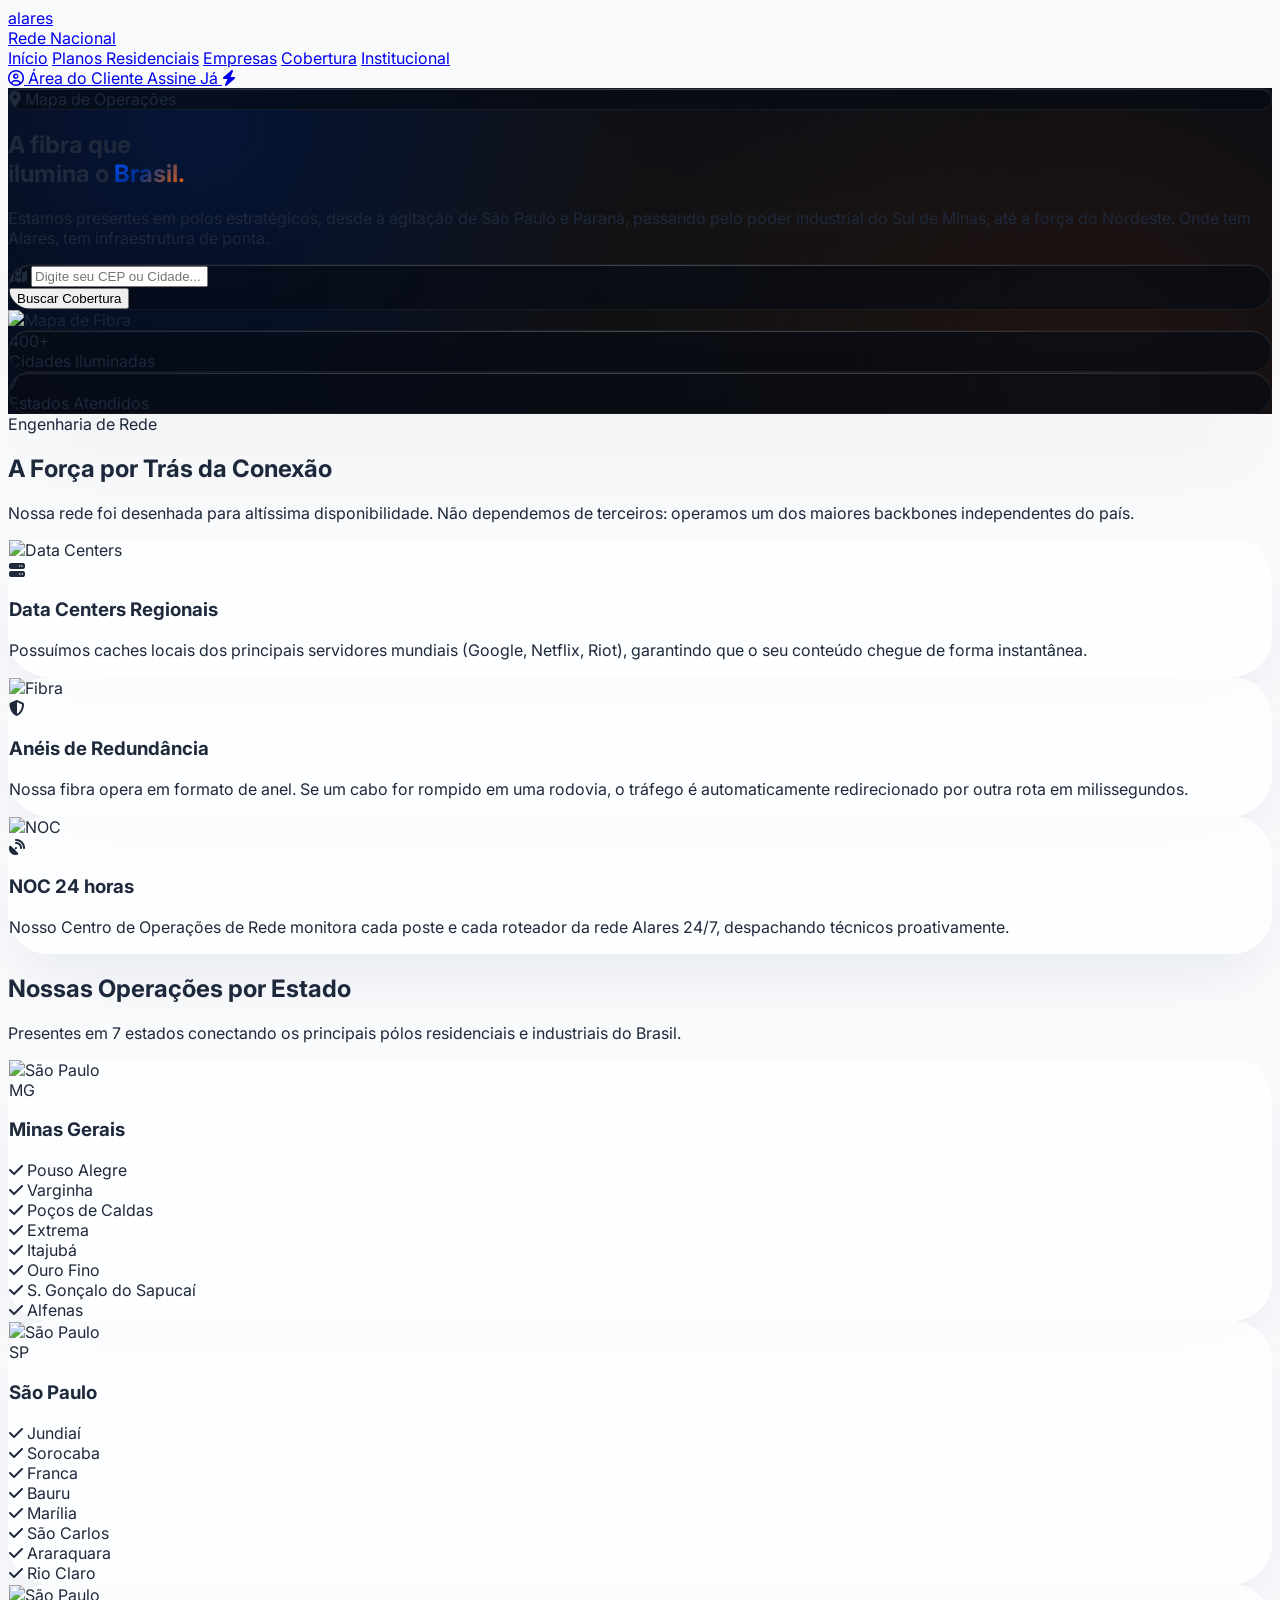
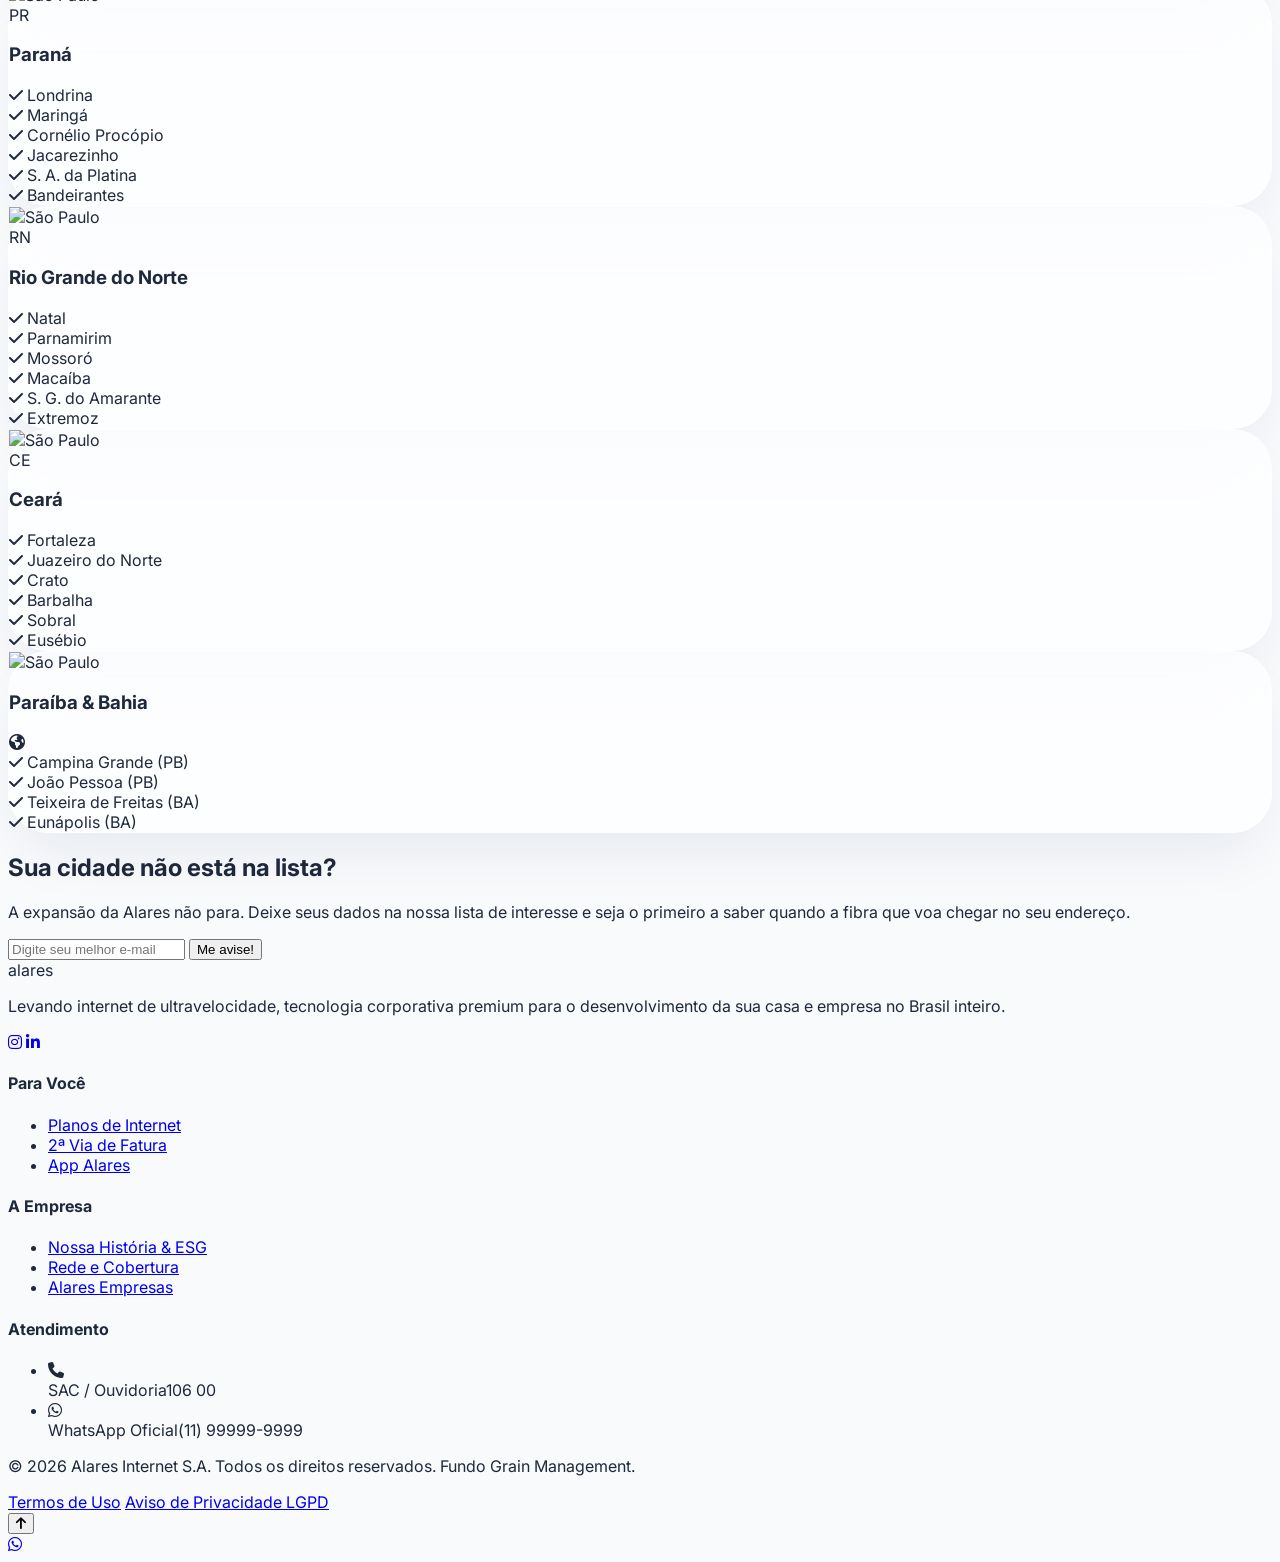
==== commit 11d86520: "Update cobertura.html" ====
--- a/cobertura.html
+++ b/cobertura.html
@@ -152,10 +152,7 @@
                 
                 <!-- MINAS GERAIS -->
                 <div class="glass-panel rounded-[2.5rem] border border-slate-200 hover-lift overflow-hidden bg-white flex flex-col shadow-lg">
-                   <img src="https://upload.wikimedia.org/wikipedia/commons/thumb/7/77/Belo_Horizonte_City_Center.jpg/800px-Belo_Horizonte_City_Center.jpg" 
-     alt="Belo Horizonte" 
-     class="w-full h-40 object-cover" 
-     loading="lazy">
+                   <img src="https://images.unsplash.com/photo-1543059080-f9b1272213d5?auto=format&fit=crop&w=800&q=80" alt="São Paulo" class="w-full h-40 object-cover">
                     <div class="p-10 relative z-10 flex-1">
                         <div class="flex items-center justify-between mb-8 pb-6 border-b border-slate-100">
                             <div class="flex items-center gap-6">
@@ -201,7 +198,7 @@
 
                 <!-- PARANÁ (NOVO) -->
                 <div class="glass-panel rounded-[2.5rem] border border-slate-200 hover-lift overflow-hidden bg-white flex flex-col shadow-lg">
-                    <img src="https://www.google.com/search?q=https://images.unsplash.com/photo-1598501254779-79cf551f67f6%3Fauto%3Dformat%26fit%3Dcrop%26w%3D800%26q%3D80" alt="Paraná" class="w-full h-40 object-cover">
+                    <img src="https://images.unsplash.com/photo-1543059080-f9b1272213d5?auto=format&fit=crop&w=800&q=80" alt="São Paulo" class="w-full h-40 object-cover">
                     <div class="p-10 relative z-10 flex-1">
                         <div class="flex items-center justify-between mb-8 pb-6 border-b border-slate-100">
                             <div class="flex items-center gap-6">
@@ -222,7 +219,7 @@
 
                 <!-- RIO GRANDE DO NORTE -->
                 <div class="glass-panel rounded-[2.5rem] border border-slate-200 hover-lift overflow-hidden bg-white flex flex-col shadow-lg">
-                    <img src="https://www.google.com/search?q=https://images.unsplash.com/photo-1627883907721-e0e6c6020556%3Fauto%3Dformat%26fit%3Dcrop%26w%3D800%26q%3D80" alt="Rio Grande do Norte" class="w-full h-40 object-cover">
+                    <img src="https://images.unsplash.com/photo-1543059080-f9b1272213d5?auto=format&fit=crop&w=800&q=80" alt="São Paulo" class="w-full h-40 object-cover">
                     <div class="p-10 relative z-10 flex-1">
                         <div class="flex items-center justify-between mb-8 pb-6 border-b border-slate-100">
                             <div class="flex items-center gap-6">
@@ -243,7 +240,7 @@
 
                 <!-- CEARÁ -->
                 <div class="glass-panel rounded-[2.5rem] border border-slate-200 hover-lift overflow-hidden bg-white flex flex-col shadow-lg">
-                    <img src="https://www.google.com/search?q=https://images.unsplash.com/photo-1605349586146-24e0302b1151%3Fauto%3Dformat%26fit%3Dcrop%26w%3D800%26q%3D80" alt="Ceará" class="w-full h-40 object-cover">
+                   <img src="https://images.unsplash.com/photo-1543059080-f9b1272213d5?auto=format&fit=crop&w=800&q=80" alt="São Paulo" class="w-full h-40 object-cover">
                     <div class="p-10 relative z-10 flex-1">
                         <div class="flex items-center justify-between mb-8 pb-6 border-b border-slate-100">
                             <div class="flex items-center gap-6">
@@ -264,7 +261,7 @@
 
                 <!-- PARAÍBA E BAHIA -->
                 <div class="glass-panel rounded-[2.5rem] border border-blue-400 hover-lift overflow-hidden bg-[#0050FF] text-white flex flex-col shadow-2xl relative">
-                    <div class="https://www.google.com/search?q=https://images.unsplash.com/photo-1582650058529-6932a39b4b04%3Fauto%3Dformat%26fit%3Dcrop%26w%3D800%26q%3D80')] bg-cover opacity-20 mix-blend-screen"></div>
+                   <img src="https://images.unsplash.com/photo-1543059080-f9b1272213d5?auto=format&fit=crop&w=800&q=80" alt="São Paulo" class="w-full h-40 object-cover">
                     <div class="p-10 relative z-10 flex-1 flex flex-col justify-center">
                         <div class="flex items-center justify-between mb-8 pb-6 border-b border-blue-400/50">
                             <h3 class="text-3xl font-black">Paraíba & Bahia</h3>
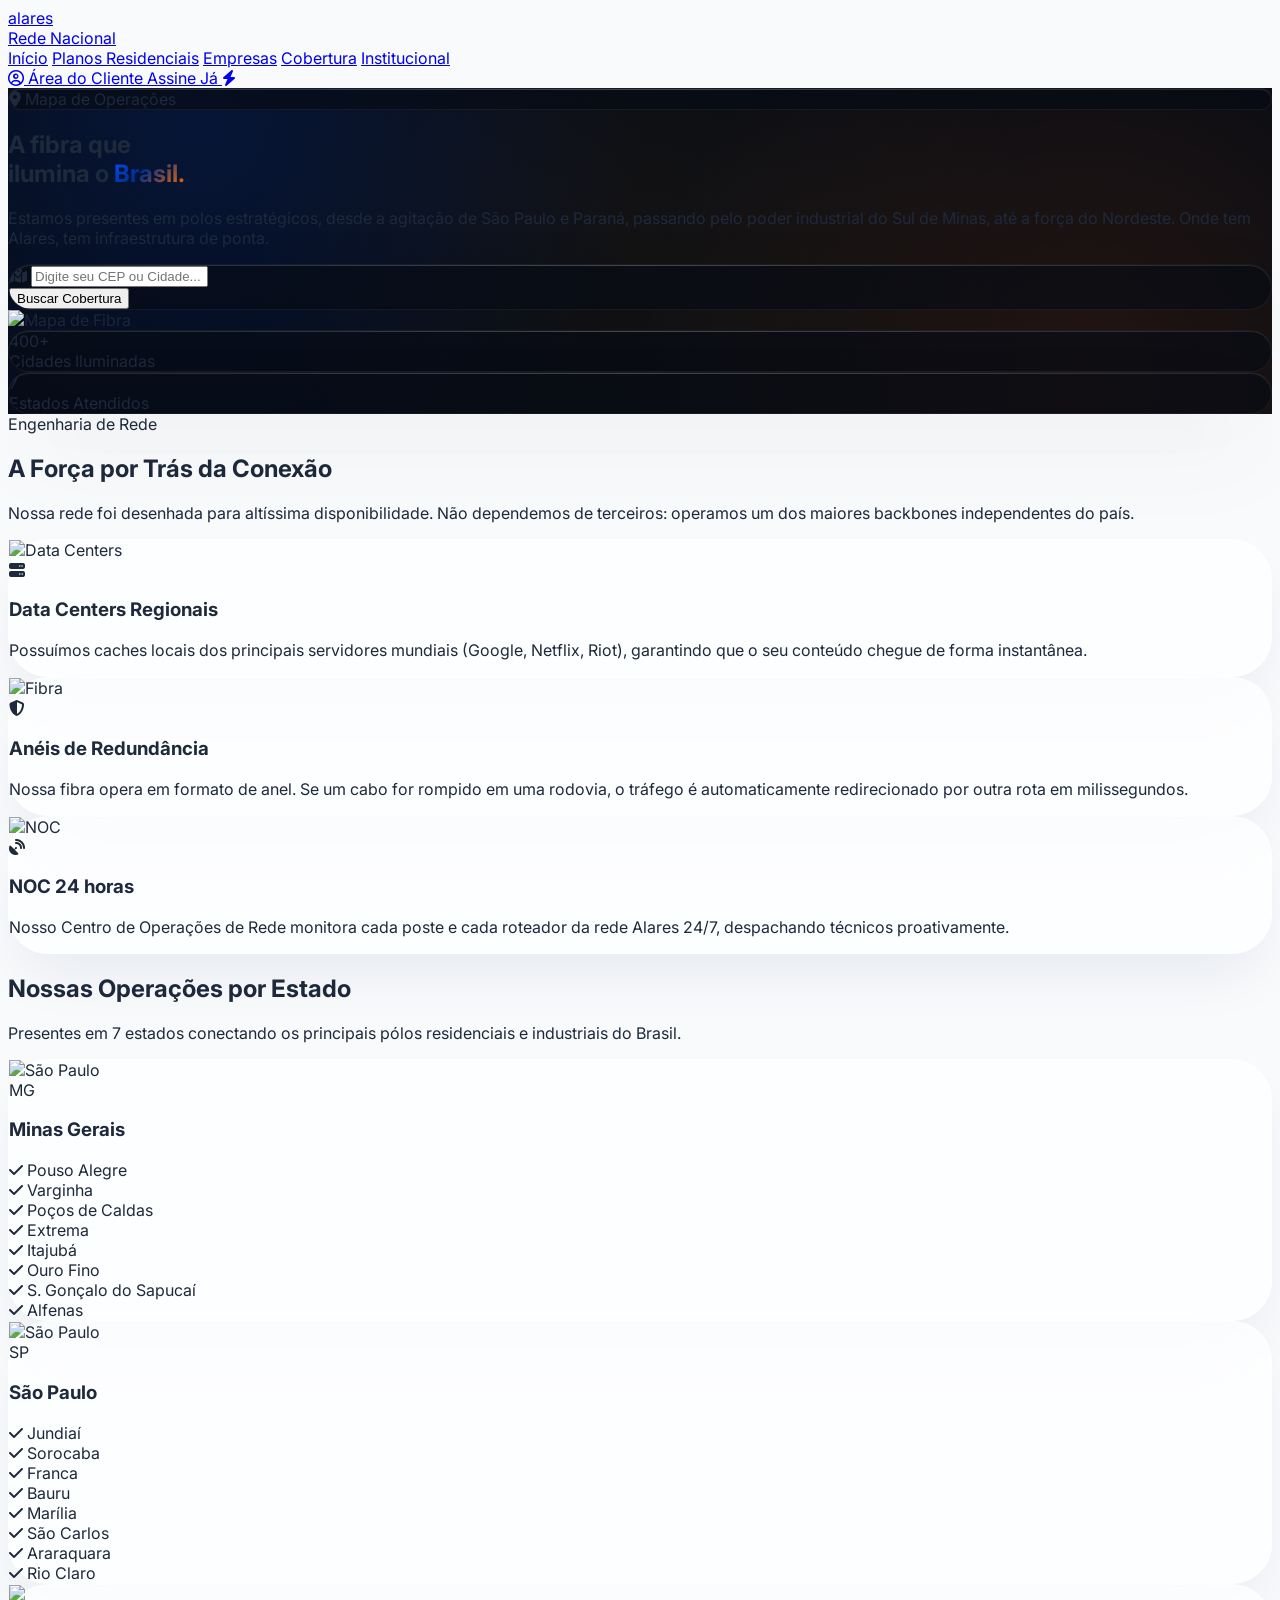
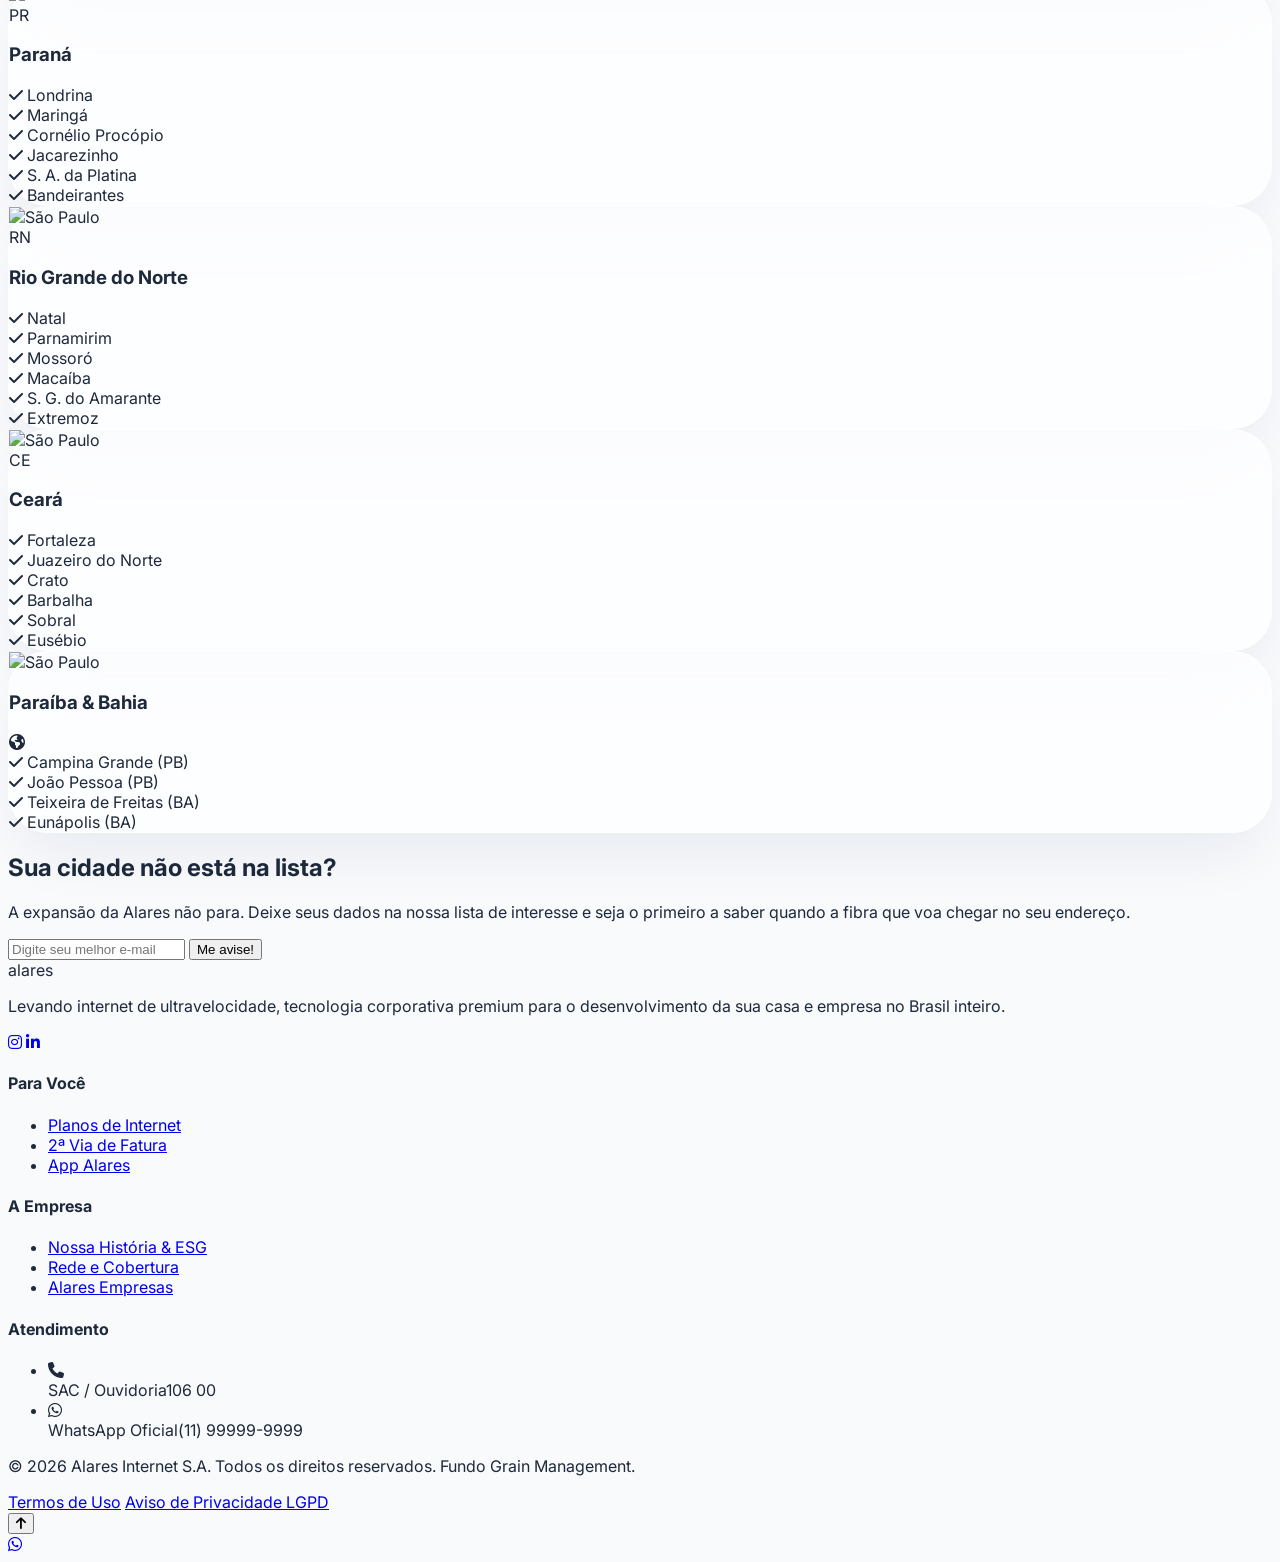
==== commit e2645fa3: "Update cobertura.html" ====
--- a/cobertura.html
+++ b/cobertura.html
@@ -198,7 +198,7 @@
 
                 <!-- PARANÁ (NOVO) -->
                 <div class="glass-panel rounded-[2.5rem] border border-slate-200 hover-lift overflow-hidden bg-white flex flex-col shadow-lg">
-                    <img src="https://images.unsplash.com/photo-1543059080-f9b1272213d5?auto=format&fit=crop&w=800&q=80" alt="São Paulo" class="w-full h-40 object-cover">
+                    <img src="https://upload.wikimedia.org/wikipedia/commons/thumb/8/87/Salvador_City_Skyline.jpg/800px-Salvador_City_Skyline.jpg](https://upload.wikimedia.org/wikipedia/commons/thumb/8/87/Salvador_City_Skyline.jpg/800px-Salvador_City_Skyline.jpg" class="w-full h-40 object-cover">
                     <div class="p-10 relative z-10 flex-1">
                         <div class="flex items-center justify-between mb-8 pb-6 border-b border-slate-100">
                             <div class="flex items-center gap-6">
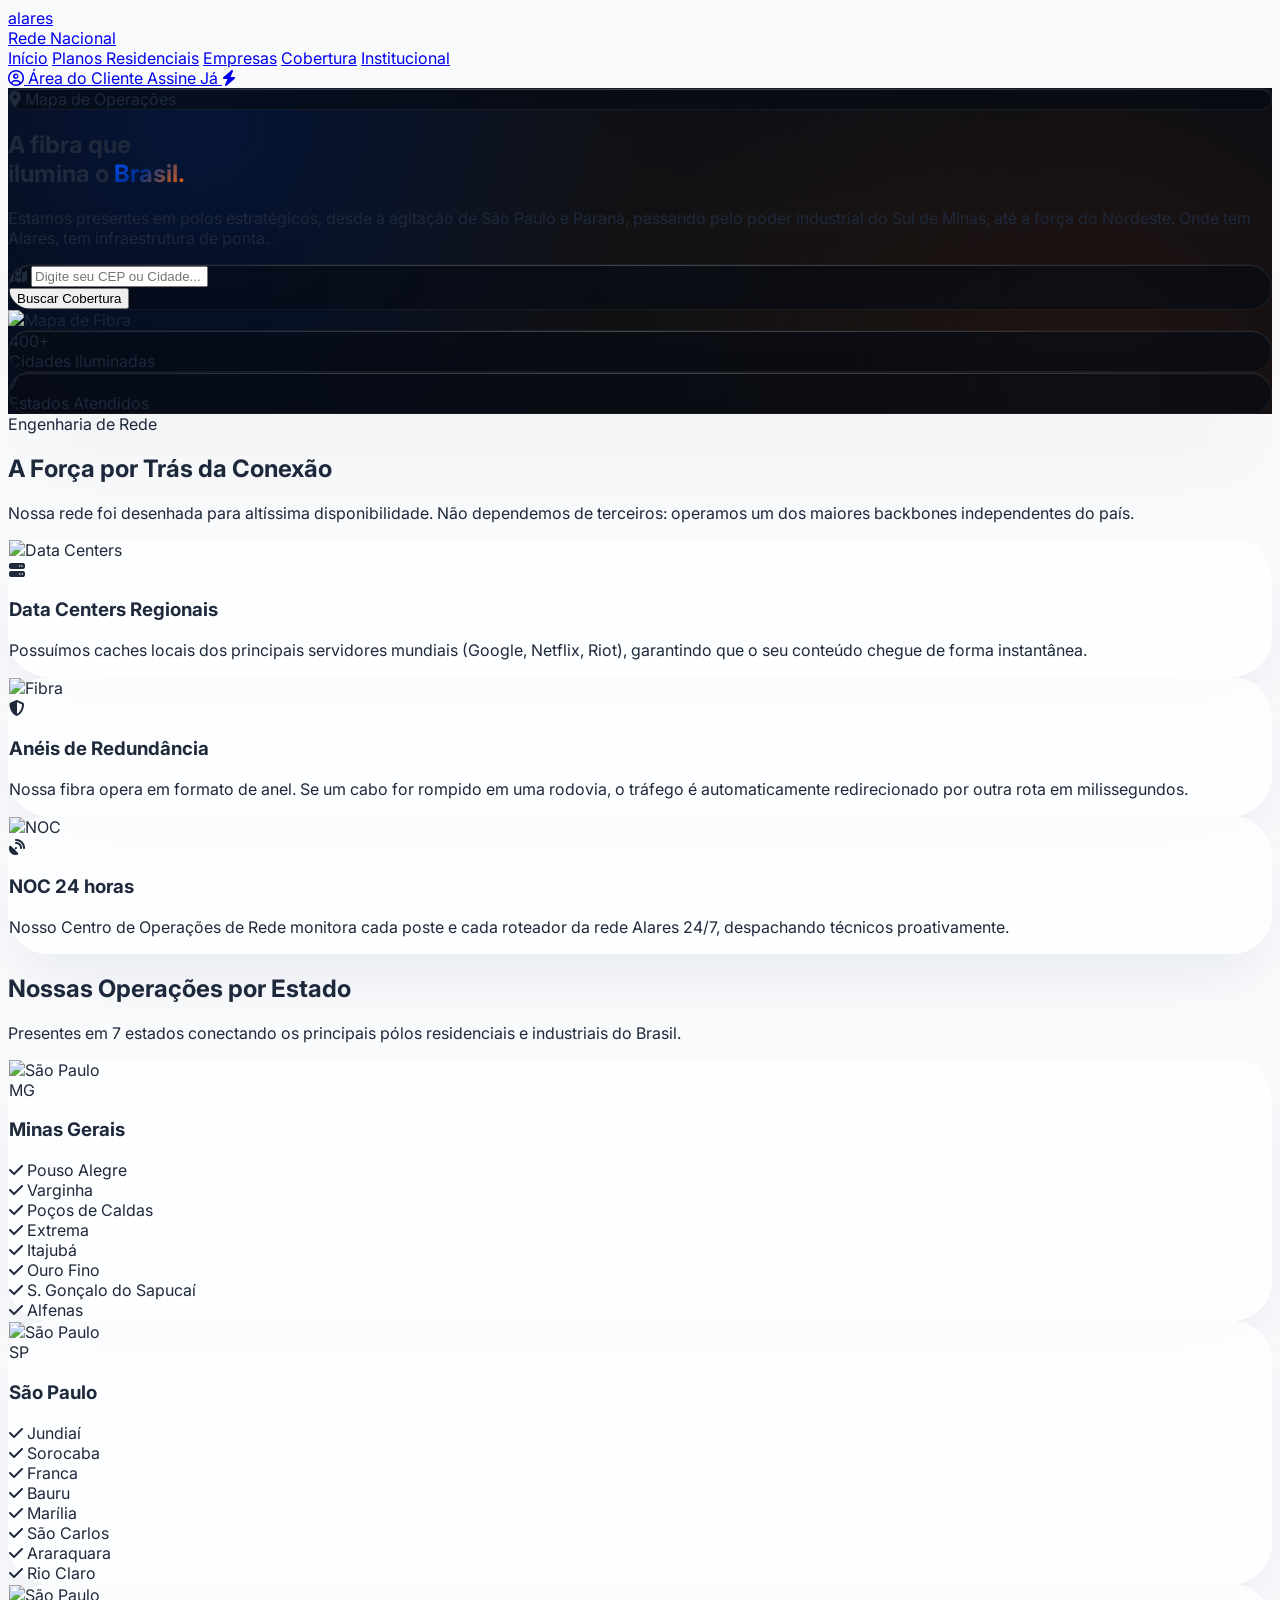
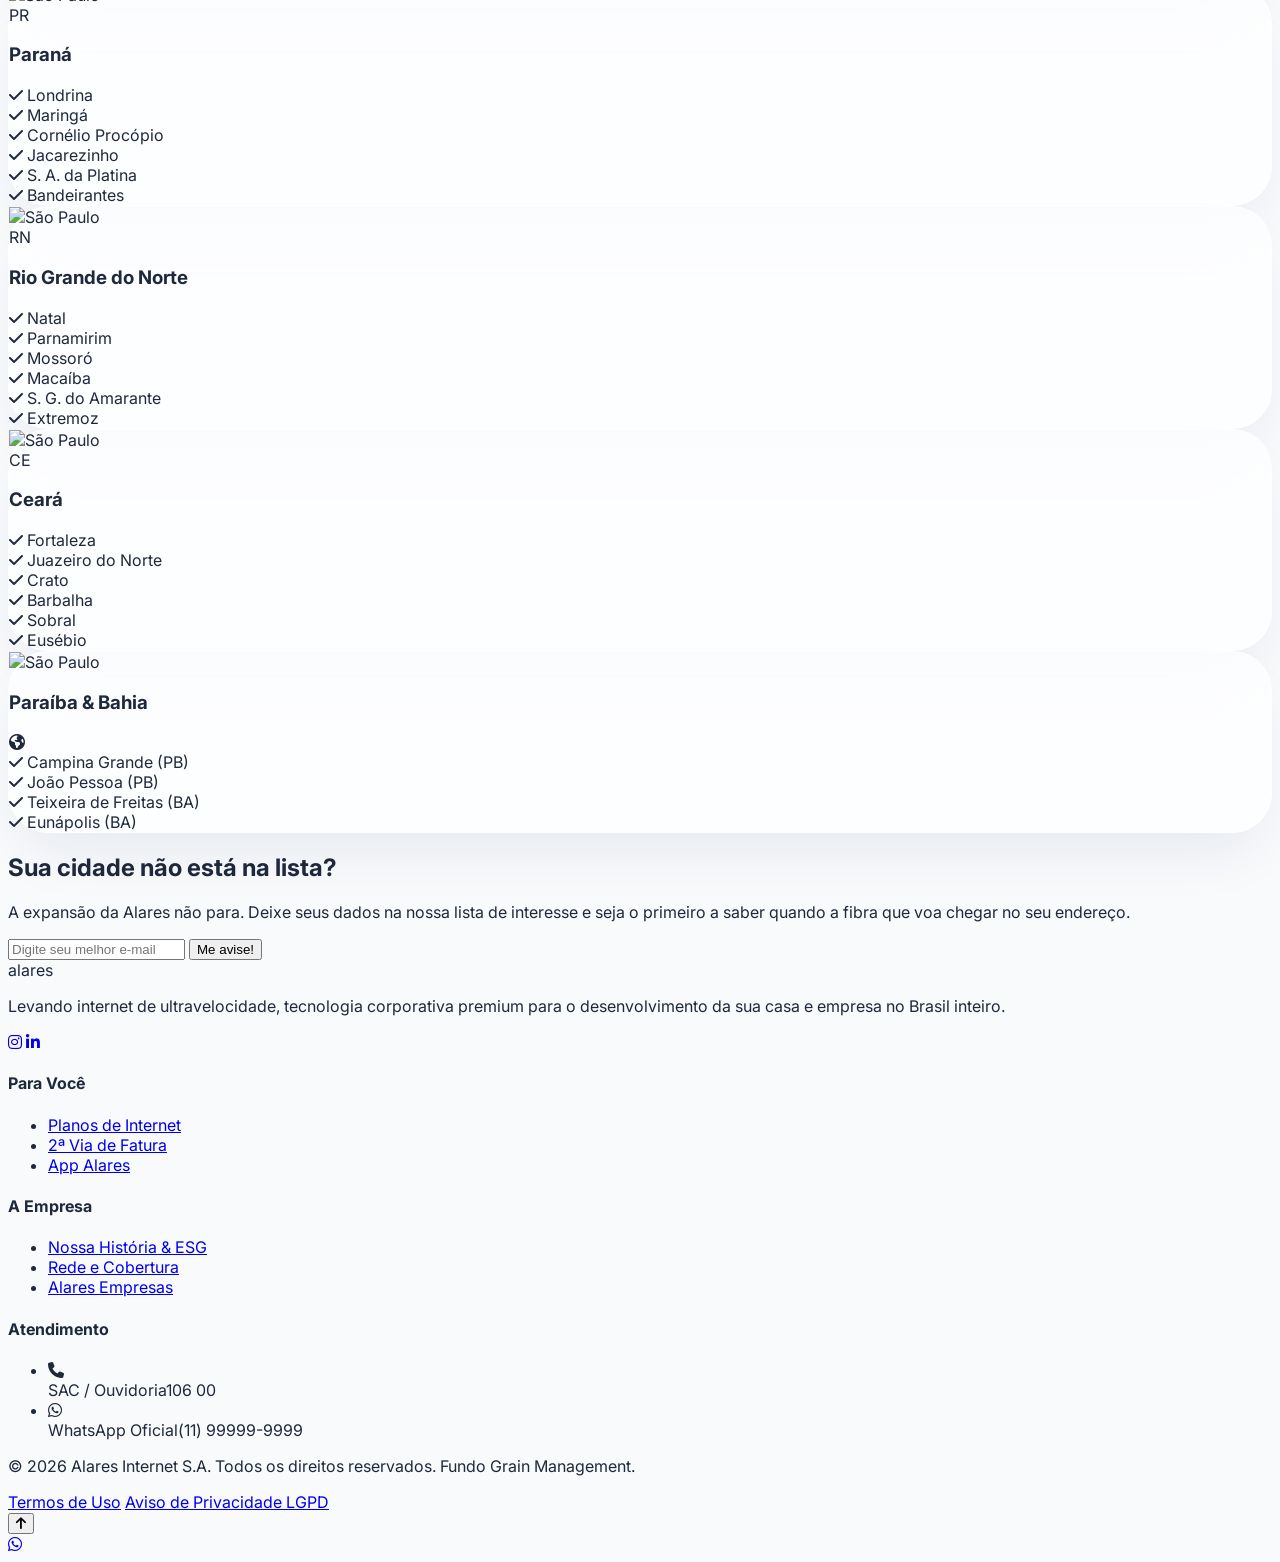
==== commit 5739bb4a: "Update cobertura.html" ====
--- a/cobertura.html
+++ b/cobertura.html
@@ -198,7 +198,7 @@
 
                 <!-- PARANÁ (NOVO) -->
                 <div class="glass-panel rounded-[2.5rem] border border-slate-200 hover-lift overflow-hidden bg-white flex flex-col shadow-lg">
-                    <img src="https://upload.wikimedia.org/wikipedia/commons/thumb/8/87/Salvador_City_Skyline.jpg/800px-Salvador_City_Skyline.jpg](https://upload.wikimedia.org/wikipedia/commons/thumb/8/87/Salvador_City_Skyline.jpg/800px-Salvador_City_Skyline.jpg" class="w-full h-40 object-cover">
+                     <img src="https://images.unsplash.com/photo-1543059080-f9b1272213d5?auto=format&fit=crop&w=800&q=80" alt="São Paulo" class="w-full h-40 object-cover">
                     <div class="p-10 relative z-10 flex-1">
                         <div class="flex items-center justify-between mb-8 pb-6 border-b border-slate-100">
                             <div class="flex items-center gap-6">
